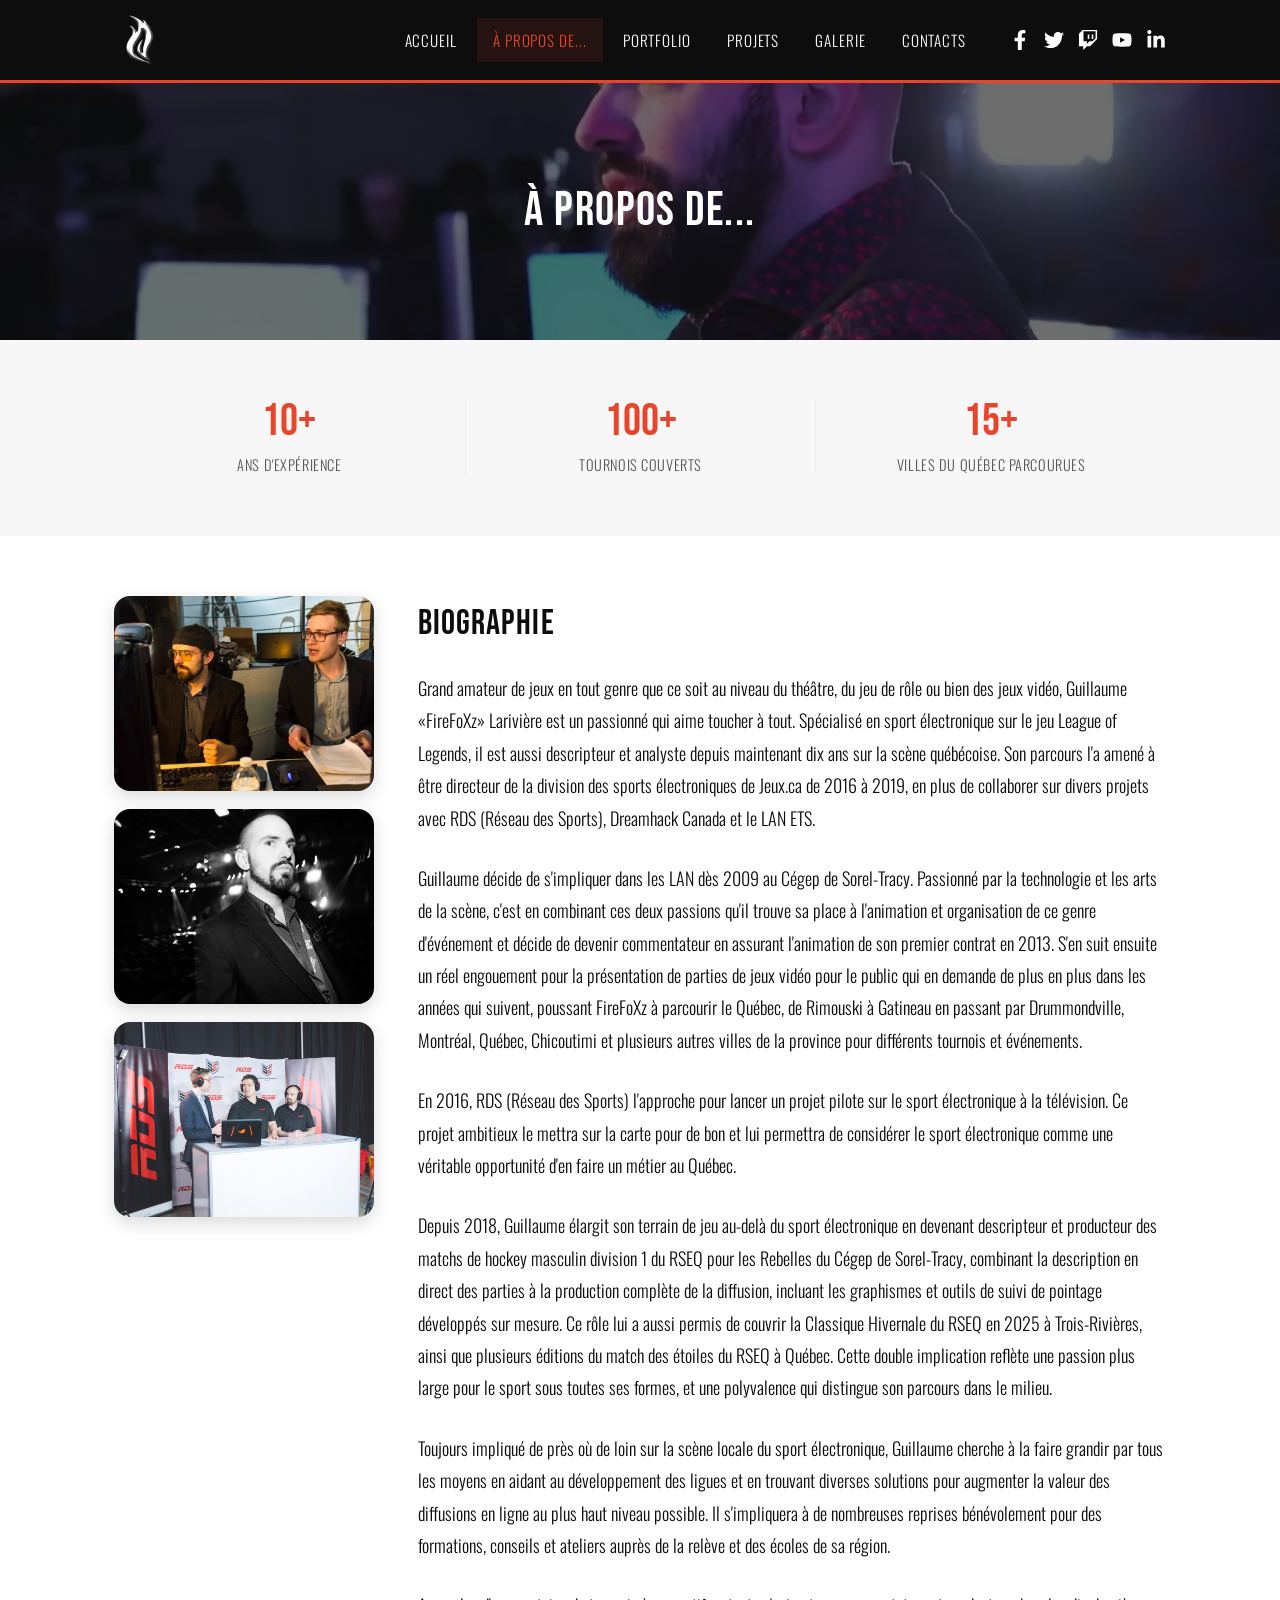
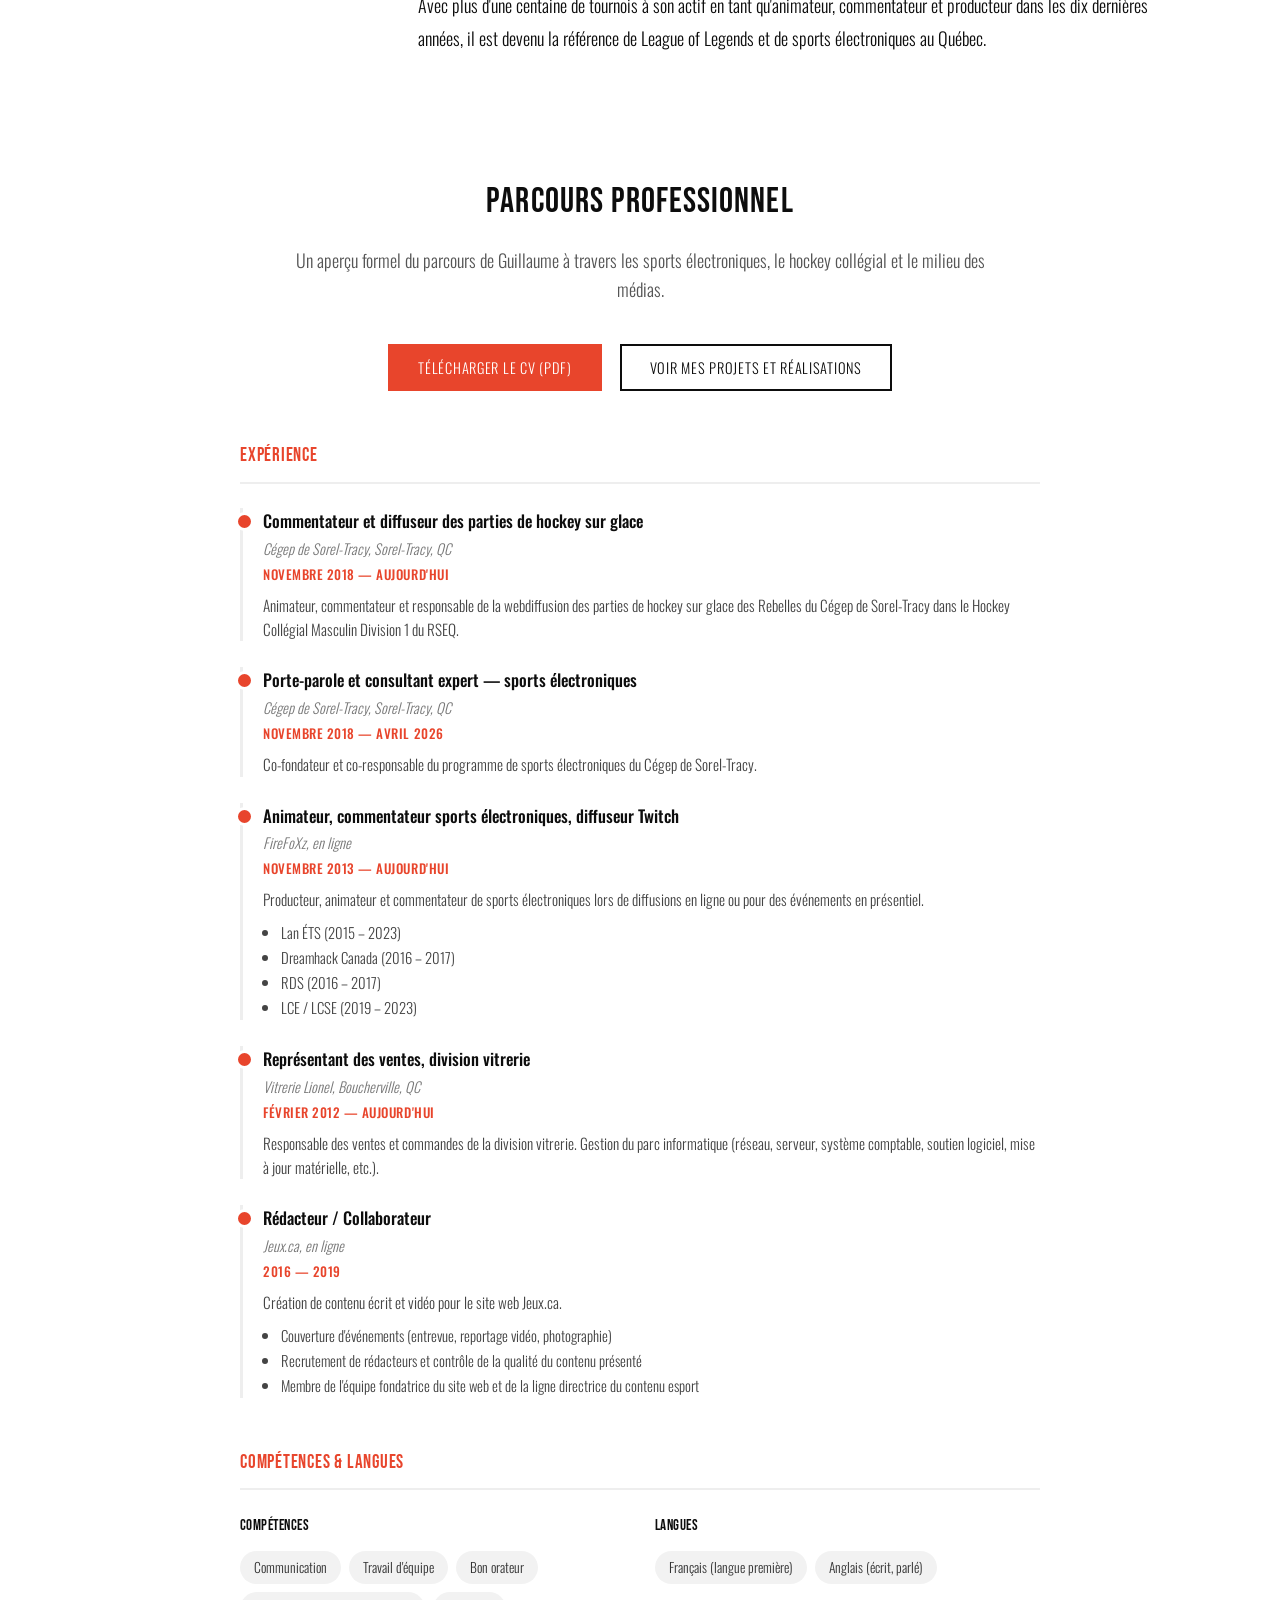
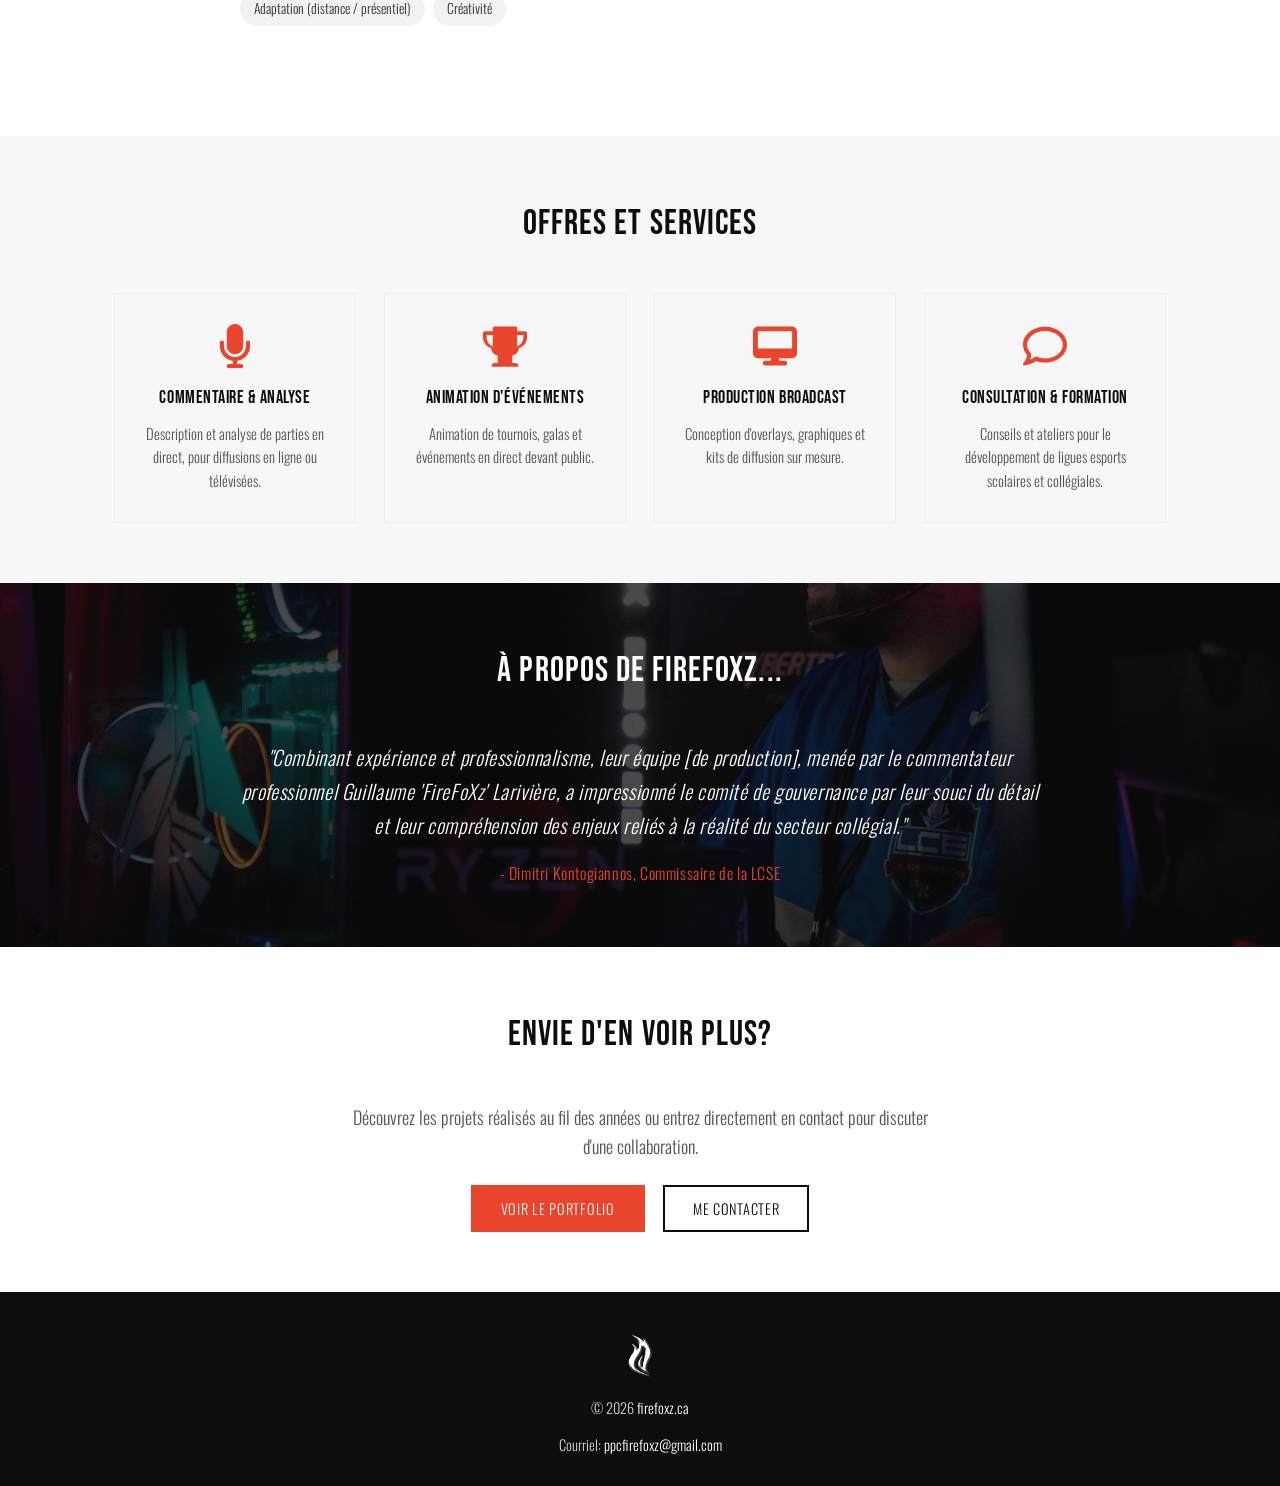
==== a-propos.html @ 7c54e079 "Add files via upload" ====
<!DOCTYPE html>
<html lang="fr">
<head>
<meta charset="UTF-8">
<meta name="viewport" content="width=device-width, initial-scale=1">
<title>FireFoXz - À propos de FireFoXz</title>
<meta name="description" content="Biographie de Guillaume «FireFoXz» Larivière, commentateur et producteur de sports électroniques.">
<link rel="icon" href="images/logo.png">
<link rel="stylesheet" href="css/style.css">
</head>
<body>

<header class="site-header">
  <div class="container">
    <a class="logo" href="index.html"><img src="images/logo.png" alt="FireFoXz"></a>
    <button class="hamburger-btn" id="hamburger-btn" aria-label="Menu" aria-expanded="false">
      <span></span><span></span><span></span>
    </button>
    <div class="header-nav-group" id="header-nav-group">
      <nav class="main-nav">
        <ul>
          <li><a href="index.html">Accueil</a></li>
          <li><a href="a-propos.html" class="active">À propos de...</a></li>
          <li><a href="portfolio.html">Portfolio</a></li>
          <li><a href="projets.html">Projets</a></li>
          <li><a href="galerie.html">Galerie</a></li>
          <li><a href="contact.html">Contacts</a></li>
        </ul>
      </nav>
      <div class="header-social">
        <a href="https://www.facebook.com/FireFoXz" target="_blank" rel="noopener" aria-label="Facebook">
          <svg viewBox="0 0 320 512"><path d="M279.14 288l14.22-92.66h-88.91v-60.13c0-25.35 12.42-50.06 52.24-50.06h40.42V6.26S260.43 0 225.36 0c-73.22 0-121.08 44.38-121.08 124.72v70.62H22.89V288h81.39v224h100.17V288z"/></svg>
        </a>
        <a href="https://twitter.com/firefoxz09" target="_blank" rel="noopener" aria-label="Twitter">
          <svg viewBox="0 0 512 512"><path d="M459.4 151.7c.3 4.5.3 9.1.3 13.6 0 138.7-105.6 298.6-298.6 298.6-59.5 0-114.7-17.2-161.1-47.1 8.4 1 16.6 1.3 25.3 1.3 49.1 0 94.2-16.6 130.3-44.8-46.1-1-84.8-31.2-98.1-72.8 6.5 1 13 1.6 19.8 1.6 9.4 0 18.8-1.3 27.6-3.6-48.1-9.7-84.1-52-84.1-103v-1.3c14 7.8 30.2 12.7 47.4 13.3-28.3-18.8-46.8-51-46.8-87.4 0-19.5 5.2-37.4 14.3-53 51.7 63.7 129.3 105.3 216.4 109.8-1.6-7.8-2.6-15.9-2.6-24 0-57.8 46.8-104.9 104.9-104.9 30.2 0 57.5 12.7 76.7 33.1 23.7-4.5 46.5-13.3 66.6-25.3-7.8 24.4-24.4 44.8-46.1 57.8 21.1-2.3 41.6-8.1 60.4-16.2-14.3 20.8-32.2 39.3-52.6 54.3z"/></svg>
        </a>
        <a href="https://www.twitch.tv/firefoxz" target="_blank" rel="noopener" aria-label="Twitch">
          <svg viewBox="0 0 512 512"><path d="M391.17 233.34H352.1V115.19h39.07m-102.68 118.15h-39.07V115.19h39.07M120.83 0L24.31 96.53v318.95h109.7V512l96.53-96.53h77.22L487.69 233.5V0m-39.07 213.83l-77.22 77.22h-77.22l-67.6 67.6v-67.6h-86v-260h309.85z"/></svg>
        </a>
        <a href="https://www.youtube.com/channel/UCemagqxzx14eBoCXz4G3X2g" target="_blank" rel="noopener" aria-label="YouTube">
          <svg viewBox="0 0 576 512"><path d="M549.7 124.1c-6.3-23.7-24.8-42.3-48.3-48.6C458.8 64 288 64 288 64S117.2 64 74.6 75.5c-23.5 6.3-42 24.9-48.3 48.6-11.4 42.9-11.4 132.3-11.4 132.3s0 89.4 11.4 132.3c6.3 23.7 24.8 41.5 48.3 47.8C117.2 448 288 448 288 448s170.8 0 213.4-11.5c23.5-6.3 42-24.2 48.3-47.8 11.4-42.9 11.4-132.3 11.4-132.3s0-89.4-11.4-132.3zm-317.5 213.5V175.2l142.7 81.2-142.7 81.2z"/></svg>
        </a>
        <a href="https://www.linkedin.com/in/guillaumelariviere/" target="_blank" rel="noopener" aria-label="LinkedIn">
          <svg viewBox="0 0 448 512"><path d="M100.28 448H7.4V148.9h92.88zm-46.44-340a53.72 53.72 0 1 1 53.72-53.71 53.72 53.72 0 0 1-53.72 53.71zM447.9 448h-92.68V302.4c0-34.7-.7-79.3-48.3-79.3-48.3 0-55.7 37.7-55.7 76.7V448h-92.8V148.9h89.1v40.8h1.3c12.4-23.5 42.7-48.3 87.9-48.3 94 0 111.3 61.9 111.3 142.3z"/></svg>
        </a>
      </div>
    </div>
  </div>
</header>

<div class="page-header has-bg" style="background-image:url('images/hero/a-propos.png');">
  <div class="container">
    <h1>À propos de...</h1>
  </div>
</div>

<section class="fade-in-section alt">
  <div class="container">
    <div class="stats-strip">
      <div class="stat">
        <div class="stat-number">10+</div>
        <div class="stat-label">Ans d'expérience</div>
      </div>
      <div class="stat">
        <div class="stat-number">100+</div>
        <div class="stat-label">Tournois couverts</div>
      </div>
      <div class="stat">
        <div class="stat-number">15+</div>
        <div class="stat-label">Villes du Québec parcourues</div>
      </div>
    </div>
  </div>
</section>

<section class="fade-in-section">
  <div class="container">
    <div class="bio-layout">
      <div class="bio-photos">
        <img src="images/apropos/photo-a.jpg" alt="Guillaume FireFoXz Larivière">
        <img src="images/apropos/photo-b.jpg" alt="Guillaume FireFoXz Larivière">
        <img src="images/apropos/photo-c.jpg" alt="Guillaume FireFoXz Larivière">
      </div>
      <div class="bio-text">
        <h2>Biographie</h2>
        <p>Grand amateur de jeux en tout genre que ce soit au niveau du théâtre, du jeu de rôle ou bien des jeux vidéo, Guillaume «FireFoXz» Larivière est un passionné qui aime toucher à tout. Spécialisé en sport électronique sur le jeu League of Legends, il est aussi descripteur et analyste depuis maintenant dix ans sur la scène québécoise. Son parcours l'a amené à être directeur de la division des sports électroniques de Jeux.ca de 2016 à 2019, en plus de collaborer sur divers projets avec RDS (Réseau des Sports), Dreamhack Canada et le LAN ETS.</p>

        <p>Guillaume décide de s'impliquer dans les LAN dès 2009 au Cégep de Sorel-Tracy. Passionné par la technologie et les arts de la scène, c'est en combinant ces deux passions qu'il trouve sa place à l'animation et organisation de ce genre d'événement et décide de devenir commentateur en assurant l'animation de son premier contrat en 2013. S'en suit ensuite un réel engouement pour la présentation de parties de jeux vidéo pour le public qui en demande de plus en plus dans les années qui suivent, poussant FireFoXz à parcourir le Québec, de Rimouski à Gatineau en passant par Drummondville, Montréal, Québec, Chicoutimi et plusieurs autres villes de la province pour différents tournois et événements.</p>

        <p>En 2016, RDS (Réseau des Sports) l'approche pour lancer un projet pilote sur le sport électronique à la télévision. Ce projet ambitieux le mettra sur la carte pour de bon et lui permettra de considérer le sport électronique comme une véritable opportunité d'en faire un métier au Québec.</p>

        <p>Depuis 2018, Guillaume élargit son terrain de jeu au-delà du sport électronique en devenant descripteur et producteur des matchs de hockey masculin division 1 du RSEQ pour les Rebelles du Cégep de Sorel-Tracy, combinant la description en direct des parties à la production complète de la diffusion, incluant les graphismes et outils de suivi de pointage développés sur mesure. Ce rôle lui a aussi permis de couvrir la Classique Hivernale du RSEQ en 2025 à Trois-Rivières, ainsi que plusieurs éditions du match des étoiles du RSEQ à Québec. Cette double implication reflète une passion plus large pour le sport sous toutes ses formes, et une polyvalence qui distingue son parcours dans le milieu.</p>

        <p>Toujours impliqué de près où de loin sur la scène locale du sport électronique, Guillaume cherche à la faire grandir par tous les moyens en aidant au développement des ligues et en trouvant diverses solutions pour augmenter la valeur des diffusions en ligne au plus haut niveau possible. Il s'impliquera à de nombreuses reprises bénévolement pour des formations, conseils et ateliers auprès de la relève et des écoles de sa région.</p>

        <p>Avec plus d'une centaine de tournois à son actif en tant qu'animateur, commentateur et producteur dans les dix dernières années, il est devenu la référence de League of Legends et de sports électroniques au Québec.</p>
      </div>
    </div>
  </div>
</section>

<section class="fade-in-section">
  <div class="container">
    <h2 style="text-align:center;margin-bottom:16px;">Parcours professionnel</h2>
    <p class="cv-intro">Un aperçu formel du parcours de Guillaume à travers les sports électroniques, le hockey collégial et le milieu des médias.</p>

    <div class="cv-download-row">
      <a class="btn" href="cv-guillaume-lariviere.pdf" target="_blank" rel="noopener" download>Télécharger le CV (PDF)</a>
      <a class="btn-outline" href="projets.html">Voir mes projets et réalisations</a>
    </div>

    <div class="cv-block">
      <h3>Expérience</h3>

      <div class="cv-entry">
        <div class="cv-entry-title">Commentateur et diffuseur des parties de hockey sur glace</div>
        <div class="cv-entry-org">Cégep de Sorel-Tracy, Sorel-Tracy, QC</div>
        <div class="cv-entry-dates">Novembre 2018 — Aujourd'hui</div>
        <div class="cv-entry-desc">Animateur, commentateur et responsable de la webdiffusion des parties de hockey sur glace des Rebelles du Cégep de Sorel-Tracy dans le Hockey Collégial Masculin Division 1 du RSEQ.</div>
      </div>

      <div class="cv-entry">
        <div class="cv-entry-title">Porte-parole et consultant expert — sports électroniques</div>
        <div class="cv-entry-org">Cégep de Sorel-Tracy, Sorel-Tracy, QC</div>
        <div class="cv-entry-dates">Novembre 2018 — Avril 2026</div>
        <div class="cv-entry-desc">Co-fondateur et co-responsable du programme de sports électroniques du Cégep de Sorel-Tracy.</div>
      </div>

      <div class="cv-entry">
        <div class="cv-entry-title">Animateur, commentateur sports électroniques, diffuseur Twitch</div>
        <div class="cv-entry-org">FireFoXz, en ligne</div>
        <div class="cv-entry-dates">Novembre 2013 — Aujourd'hui</div>
        <div class="cv-entry-desc">Producteur, animateur et commentateur de sports électroniques lors de diffusions en ligne ou pour des événements en présentiel.</div>
        <ul class="cv-entry-bullets">
          <li>Lan ÉTS (2015 – 2023)</li>
          <li>Dreamhack Canada (2016 – 2017)</li>
          <li>RDS (2016 – 2017)</li>
          <li>LCE / LCSE (2019 – 2023)</li>
        </ul>
      </div>

      <div class="cv-entry">
        <div class="cv-entry-title">Représentant des ventes, division vitrerie</div>
        <div class="cv-entry-org">Vitrerie Lionel, Boucherville, QC</div>
        <div class="cv-entry-dates">Février 2012 — Aujourd'hui</div>
        <div class="cv-entry-desc">Responsable des ventes et commandes de la division vitrerie. Gestion du parc informatique (réseau, serveur, système comptable, soutien logiciel, mise à jour matérielle, etc.).</div>
      </div>

      <div class="cv-entry">
        <div class="cv-entry-title">Rédacteur / Collaborateur</div>
        <div class="cv-entry-org">Jeux.ca, en ligne</div>
        <div class="cv-entry-dates">2016 — 2019</div>
        <div class="cv-entry-desc">Création de contenu écrit et vidéo pour le site web Jeux.ca.</div>
        <ul class="cv-entry-bullets">
          <li>Couverture d'événements (entrevue, reportage vidéo, photographie)</li>
          <li>Recrutement de rédacteurs et contrôle de la qualité du contenu présenté</li>
          <li>Membre de l'équipe fondatrice du site web et de la ligne directrice du contenu esport</li>
        </ul>
      </div>
    </div>

    <div class="cv-block">
      <h3>Compétences &amp; langues</h3>
      <div class="cv-skills-langs">
        <div class="cv-tag-group">
          <h4>Compétences</h4>
          <div class="cv-tags">
            <span class="cv-tag">Communication</span>
            <span class="cv-tag">Travail d'équipe</span>
            <span class="cv-tag">Bon orateur</span>
            <span class="cv-tag">Adaptation (distance / présentiel)</span>
            <span class="cv-tag">Créativité</span>
          </div>
        </div>
        <div class="cv-tag-group">
          <h4>Langues</h4>
          <div class="cv-tags">
            <span class="cv-tag">Français (langue première)</span>
            <span class="cv-tag">Anglais (écrit, parlé)</span>
          </div>
        </div>
      </div>
    </div>
  </div>
</section>

<section class="fade-in-section alt">
  <div class="container">
    <h2 style="text-align:center;margin-bottom:40px;">Offres et services</h2>
    <div class="services-grid">
      <div class="service-card">
        <div class="service-icon">
          <svg viewBox="0 0 384 512"><path d="M192 0C139 0 96 43 96 96V256c0 53 43 96 96 96s96-43 96-96V96c0-53-43-96-96-96zM64 216c0-13.3-10.7-24-24-24s-24 10.7-24 24v40c0 89.1 66.2 162.7 152 174.4V464H120c-13.3 0-24 10.7-24 24s10.7 24 24 24h72 72c13.3 0 24-10.7 24-24s-10.7-24-24-24H216V430.4c85.8-11.7 152-85.3 152-174.4V216c0-13.3-10.7-24-24-24s-24 10.7-24 24v40c0 70.7-57.3 128-128 128s-128-57.3-128-128V216z"/></svg>
        </div>
        <h3>Commentaire &amp; analyse</h3>
        <p>Description et analyse de parties en direct, pour diffusions en ligne ou télévisées.</p>
      </div>
      <div class="service-card">
        <div class="service-icon">
          <svg viewBox="0 0 576 512"><path d="M552 64H448V24c0-13.3-10.7-24-24-24H152c-13.3 0-24 10.7-24 24v40H24C10.7 64 0 74.7 0 88v56c0 66.6 44.9 122.7 106 139.8C112.9 340.7 148.1 372.9 192 384v96h-40c-22.1 0-40 17.9-40 40 0 4.4 3.6 8 8 8h336c4.4 0 8-3.6 8-8 0-22.1-17.9-40-40-40h-40v-96c43.9-11.1 79.1-43.3 86-100.2 61.1-17.1 106-73.2 106-139.8V88c0-13.3-10.7-24-24-24zM48 144V112h80v128c0 7.6.5 15 1.4 22.3C90.7 246.5 48 200.5 48 144zm480 0c0 56.5-42.7 102.5-81.4 118.3.9-7.3 1.4-14.7 1.4-22.3V112h80v32z"/></svg>
        </div>
        <h3>Animation d'événements</h3>
        <p>Animation de tournois, galas et événements en direct devant public.</p>
      </div>
      <div class="service-card">
        <div class="service-icon">
          <svg viewBox="0 0 576 512"><path d="M64 0C28.7 0 0 28.7 0 64V352c0 35.3 28.7 64 64 64H240l-10.7 32H160c-17.7 0-32 14.3-32 32s14.3 32 32 32H416c17.7 0 32-14.3 32-32s-14.3-32-32-32H346.7L336 416H512c35.3 0 64-28.7 64-64V64c0-35.3-28.7-64-64-64H64zM512 64V288H64V64H512z"/></svg>
        </div>
        <h3>Production broadcast</h3>
        <p>Conception d'overlays, graphiques et kits de diffusion sur mesure.</p>
      </div>
      <div class="service-card">
        <div class="service-icon">
          <svg viewBox="0 0 512 512"><path d="M123.6 391.3c12.9-9.4 29.6-11.8 44.6-6.4c26.5 9.6 56.2 15.1 87.8 15.1c124.7 0 208-80.5 208-160s-83.3-160-208-160S48 160.5 48 240c0 32 12.4 62.8 35.7 89.2c8.6 9.7 12.8 22.5 11.8 35.5c-1.4 18.1-5.7 34.7-11.3 49.4c17-7.9 31.1-16.7 39.4-22.7zM21.2 431.9c1.8-2.7 3.5-5.4 5.1-8.1c10-16.6 19.5-38.4 21.4-62.9C17.7 326.8 0 285.1 0 240C0 125.1 114.6 32 256 32s256 93.1 256 208s-114.6 208-256 208c-37.1 0-72.3-6.4-104.1-17.9c-11.9 8.7-31.3 20.6-54.3 30.6c-15.1 6.5-32.3 12.3-50.1 15.9c-.8 .2-1.6 .3-2.4 .5c-4.4 .8-8.7 1.5-13.2 1.9c-.2 0-.5 .1-.7 .1c-5.1 .5-10.2 .8-15.3 .8c-6.5 0-12.3-3.9-14.8-9.9c-2.5-6-1.1-12.8 3.4-17.4c4.1-4.2 7.8-8.7 11.3-13.5c1.7-2.3 3.3-4.6 4.8-6.9c.1-.2 .2-.3 .3-.5z"/></svg>
        </div>
        <h3>Consultation &amp; formation</h3>
        <p>Conseils et ateliers pour le développement de ligues esports scolaires et collégiales.</p>
      </div>
    </div>
  </div>
</section>

<section class="fade-in-section dark" style="background-image:url('images/hero/apropos-quote.jpg');background-size:cover;background-position:center;position:relative;">
  <div style="position:absolute;inset:0;background:rgba(13,13,13,0.75);"></div>
  <div class="container" style="position:relative;z-index:1;">
    <div class="quote-block">
      <h2>À propos de FireFoXz...</h2>
      <h4>
        "Combinant expérience et professionnalisme, leur équipe [de production], menée par le commentateur professionnel Guillaume 'FireFoXz' Larivière, a impressionné le comité de gouvernance par leur souci du détail et leur compréhension des enjeux reliés à la réalité du secteur collégial."
        <span class="source">- Dimitri Kontogiannos, Commissaire de la LCSE</span>
      </h4>
    </div>
  </div>
</section>

<section class="fade-in-section bio-cta">
  <div class="container">
    <h2>Envie d'en voir plus?</h2>
    <p style="max-width:600px;margin:0 auto;color:#555;">Découvrez les projets réalisés au fil des années ou entrez directement en contact pour discuter d'une collaboration.</p>
    <div class="btn-row">
      <a class="btn" href="portfolio.html">Voir le portfolio</a>
      <a class="btn-outline" href="contact.html">Me contacter</a>
    </div>
  </div>
</section>

<footer class="site-footer">
  <div class="container">
    <a class="logo" href="index.html"><img src="images/logo.png" alt="FireFoXz"></a>
    <p>© 2026 <a href="index.html">firefoxz.ca</a></p>
    <p style="margin-top:14px;">Courriel: <a href="mailto:ppcfirefoxz@gmail.com">ppcfirefoxz@gmail.com</a></p>
  </div>
</footer>

<script src="js/animations.js"></script>
</body>
</html>
---- css/style.css ----
@import url('https://fonts.googleapis.com/css2?family=Oswald:wght@300;400;500;600;700&family=Bebas+Neue&display=swap');

:root {
  --black: #0d0d0d;
  --dark: #171717;
  --white: #ffffff;
  --gray: #a0a0a0;
  --gray-light: #d1d1d1;
  --accent: #e8452c;
  --accent-dark: #b8331f;
  --max-width: 1100px;
}

* {
  box-sizing: border-box;
  margin: 0;
  padding: 0;
}

html {
  scroll-behavior: smooth;
}

body {
  font-family: 'Oswald', Arial, sans-serif;
  font-weight: 300;
  font-size: 18px;
  background: var(--white);
  color: var(--black);
  line-height: 1.6;
}

img {
  max-width: 100%;
  display: block;
}

a {
  color: inherit;
  text-decoration: none;
}

h1, h2, h3, h4 {
  font-family: 'Bebas Neue', 'Oswald', sans-serif;
  letter-spacing: 0.03em;
  font-weight: 400;
}

h1 { font-size: 3.2rem; }
h2 { font-size: 2.2rem; }
h3 { font-size: 1.5rem; }

.container {
  max-width: var(--max-width);
  margin: 0 auto;
  padding: 0 24px;
}

/* ---------- Header / Nav ---------- */
.site-header {
  background: var(--black);
  border-bottom: 3px solid var(--accent);
  position: sticky;
  top: 0;
  z-index: 100;
}

.site-header .container {
  display: flex;
  align-items: center;
  justify-content: space-between;
  padding-top: 12px;
  padding-bottom: 12px;
  flex-wrap: wrap;
  gap: 20px;
}

.header-nav-group {
  display: flex;
  align-items: center;
  gap: 28px;
  flex-wrap: wrap;
}

.header-social {
  display: flex;
  gap: 14px;
}

.header-social a {
  color: var(--white);
  transition: color 0.2s;
}

.header-social a:hover {
  color: var(--accent);
}

.header-social svg {
  width: 20px;
  height: 20px;
  fill: currentColor;
}

.logo img {
  height: 56px;
  width: auto;
}

.hamburger-btn {
  display: none;
  background: none;
  border: none;
  cursor: pointer;
  padding: 8px;
  width: 40px;
  height: 40px;
  flex-direction: column;
  justify-content: center;
  align-items: center;
  gap: 5px;
  z-index: 200;
}

.hamburger-btn span {
  display: block;
  width: 24px;
  height: 2px;
  background: var(--white);
  transition: transform 0.25s ease, opacity 0.25s ease;
}

.hamburger-btn.open span:nth-child(1) {
  transform: translateY(7px) rotate(45deg);
}

.hamburger-btn.open span:nth-child(2) {
  opacity: 0;
}

.hamburger-btn.open span:nth-child(3) {
  transform: translateY(-7px) rotate(-45deg);
}

.main-nav ul {
  list-style: none;
  display: flex;
  gap: 4px;
  flex-wrap: wrap;
}

.main-nav a {
  display: block;
  color: var(--white);
  padding: 10px 16px;
  font-size: 0.95rem;
  text-transform: uppercase;
  letter-spacing: 0.06em;
  transition: color 0.2s, background 0.2s;
  border-radius: 2px;
}

.main-nav a:hover,
.main-nav a.active {
  color: var(--accent);
  background: rgba(232, 69, 44, 0.1);
}

/* ---------- Hero ---------- */
.site-header.transparent {
  background: rgba(13,13,13,0.5);
  backdrop-filter: blur(3px);
  border-bottom-color: rgba(232,69,44,0.7);
}

.site-header.transparent ~ .hero.has-bg {
  margin-top: -97px;
  padding-top: 187px;
}

.hero {
  background: var(--black);
  color: var(--white);
  padding: 70px 0 60px;
  text-align: left;
  position: relative;
}

.hero.has-bg {
  background-size: cover;
  background-position: center center;
  background-repeat: no-repeat;
  padding: 170px 0 90px;
  text-align: left;
}

.hero.has-bg::before {
  content: "";
  position: absolute;
  inset: 0;
  background: linear-gradient(90deg, rgba(13,13,13,0.92) 0%, rgba(13,13,13,0.55) 45%, rgba(13,13,13,0.15) 100%);
}

.hero.has-bg .container {
  position: relative;
  z-index: 1;
}

.hero h1 {
  font-size: 4.5rem;
  color: var(--white);
  line-height: 1;
}

.hero .subtitle {
  color: var(--accent);
  font-size: 1.3rem;
  margin-top: 8px;
  text-transform: uppercase;
  letter-spacing: 0.05em;
}

.hero .tagline {
  max-width: 560px;
  margin: 22px 0 0;
  color: var(--gray-light);
  font-size: 1.1rem;
}

.hero .cta {
  display: inline-block;
  margin-top: 28px;
  border: 2px solid var(--accent);
  color: var(--white);
  padding: 12px 32px;
  text-transform: uppercase;
  letter-spacing: 0.06em;
  font-size: 0.95rem;
  transition: background 0.2s, color 0.2s;
}

.social-row {
  display: flex;
  justify-content: flex-start;
  gap: 18px;
  margin-top: 26px;
}

.site-header .social-row {
  margin-top: 0;
}

.social-row a {
  color: var(--white);
  transition: color 0.2s;
}

.social-row a:hover {
  color: var(--accent);
}

.social-row svg {
  width: 24px;
  height: 24px;
  fill: currentColor;
}

/* ---------- Page header (for inner pages) ---------- */
.page-header {
  background: var(--black);
  color: var(--white);
  padding: 50px 0;
  text-align: center;
  position: relative;
}

.page-header.has-bg {
  background-size: cover;
  background-position: center center;
  background-repeat: no-repeat;
  padding: 90px 0;
}

.page-header.has-bg::before {
  content: "";
  position: absolute;
  inset: 0;
  background: rgba(13,13,13,0.6);
}

.page-header.has-bg .container {
  position: relative;
  z-index: 1;
}

.page-header h1 {
  color: var(--white);
  font-size: 3rem;
}

/* ---------- Sections ---------- */
section {
  padding: 60px 0;
}

section.alt {
  background: #f7f7f7;
}

section.dark {
  background: var(--black);
  color: var(--white);
}

section h2 {
  text-align: center;
  margin-bottom: 40px;
}

section.dark h2 {
  color: var(--white);
}

/* ---------- Twitch / Bienvenue split layout ---------- */
.welcome-layout {
  display: flex;
  gap: 50px;
  align-items: center;
  flex-wrap: wrap;
}

.welcome-layout .text {
  flex: 1 1 340px;
}

.welcome-layout .text h2 {
  text-align: left;
}

.welcome-layout .text p {
  margin-bottom: 14px;
}

.welcome-layout .social-row {
  justify-content: flex-start;
  margin-top: 20px;
}

.welcome-layout .social-row a {
  color: var(--black);
}

.welcome-layout .social-row a:hover {
  color: var(--accent);
}

.twitch-embed-wrap {
  flex: 1 1 420px;
  max-width: 480px;
  position: relative;
  aspect-ratio: 16/9;
  background: #000;
  border: 1px solid #eee;
}

.twitch-embed-wrap iframe {
  position: absolute;
  inset: 0;
  width: 100%;
  height: 100%;
}

@media (max-width: 800px) {
  .twitch-embed-wrap {
    max-width: 100%;
    width: 100%;
  }
}

/* ---------- Project cards (Accueil) ---------- */
.projects-grid {
  display: grid;
  grid-template-columns: repeat(auto-fit, minmax(260px, 1fr));
  gap: 32px;
}

.project-card {
  text-align: center;
}

.project-card img {
  width: 100%;
  aspect-ratio: 16/10;
  object-fit: contain;
  background: #f0f0f0;
  margin-bottom: 16px;
  border: 1px solid #eee;
}

.project-card h3 {
  margin-bottom: 8px;
}

.project-card p {
  color: #555;
  font-size: 0.95rem;
}

/* ---------- Galerie preview block ---------- */
.gallery-preview {
  display: flex;
  gap: 60px;
  align-items: center;
  flex-wrap: wrap;
}

.gallery-preview .text {
  flex: 1 1 320px;
}

.gallery-preview .text h2 {
  text-align: left;
}

.photo-stack {
  flex: 0 0 260px;
  width: 260px;
  height: 260px;
  position: relative;
}

.photo-stack img {
  position: absolute;
  width: 190px;
  height: 190px;
  object-fit: cover;
  border: 6px solid var(--white);
  box-shadow: 0 8px 20px rgba(0,0,0,0.18);
  transition: transform 0.3s ease, box-shadow 0.3s ease;
}

.photo-stack img:nth-child(1) {
  top: 0;
  left: 0;
  transform: rotate(-7deg);
  z-index: 1;
}

.photo-stack img:nth-child(2) {
  top: 10px;
  left: 60px;
  transform: rotate(5deg);
  z-index: 2;
}

.photo-stack img:nth-child(3) {
  top: 60px;
  left: 20px;
  transform: rotate(-3deg);
  z-index: 3;
}

.photo-stack img:nth-child(4) {
  top: 68px;
  left: 78px;
  transform: rotate(8deg);
  z-index: 4;
}

.photo-stack:hover img {
  transform: rotate(0deg) scale(1.04);
  box-shadow: 0 12px 28px rgba(0,0,0,0.25);
}

@media (max-width: 700px) {
  .photo-stack {
    width: 220px;
    height: 220px;
    margin: 0 auto;
  }
  .photo-stack img {
    width: 150px;
    height: 150px;
  }
  .photo-stack img:nth-child(2) { left: 55px; }
  .photo-stack img:nth-child(3) { top: 50px; left: 15px; }
  .photo-stack img:nth-child(4) { top: 56px; left: 65px; }
}

.btn {
  display: inline-block;
  position: relative;
  overflow: hidden;
  z-index: 1;
  background: var(--accent);
  border: 2px solid var(--accent);
  color: var(--white);
  padding: 10px 28px;
  text-transform: uppercase;
  letter-spacing: 0.05em;
  font-size: 0.9rem;
  margin-top: 16px;
  transition: color 0.3s ease;
}

.btn::before {
  content: "";
  position: absolute;
  inset: 0;
  background: var(--accent-dark);
  transform: scaleX(0);
  transform-origin: left;
  transition: transform 0.35s ease;
  z-index: -1;
}

.btn:hover::before {
  transform: scaleX(1);
}

/* ---------- Quote block ---------- */
.quote-block {
  text-align: center;
  max-width: 800px;
  margin: 0 auto;
}

.quote-block h4 {
  font-family: 'Oswald', sans-serif;
  font-weight: 300;
  font-style: italic;
  font-size: 1.25rem;
  line-height: 1.7;
}

.quote-block .source {
  display: block;
  margin-top: 18px;
  color: var(--accent);
  font-style: normal;
  font-size: 1rem;
}

/* ---------- Footer ---------- */
.site-footer {
  background: var(--black);
  color: var(--white);
  padding: 40px 0 30px;
  text-align: center;
}

.site-footer .logo img {
  height: 48px;
  margin: 0 auto 16px;
}

.site-footer .social-row {
  margin-top: 4px;
  margin-bottom: 20px;
}

.site-footer p {
  color: var(--gray-light);
  font-size: 0.9rem;
}

.site-footer a {
  color: var(--white);
}

.site-footer a:hover {
  color: var(--accent);
}

/* ---------- About page ---------- */
.bio-layout {
  display: flex;
  gap: 44px;
  align-items: flex-start;
}

.bio-photos {
  flex: 0 0 260px;
  display: flex;
  flex-direction: column;
  gap: 18px;
  position: sticky;
  top: 90px;
}

.bio-photos img {
  width: 100%;
  aspect-ratio: 4/3;
  object-fit: cover;
  border-radius: 16px;
  box-shadow: 0 6px 18px rgba(0,0,0,0.15);
}

.bio-text {
  flex: 1;
  min-width: 0;
}

.bio-text h2 {
  text-align: left;
  margin-bottom: 20px;
}

.bio-text p {
  margin-bottom: 28px;
  line-height: 1.8;
}

.bio-text p:last-child {
  margin-bottom: 0;
}

.bio {
  max-width: 800px;
  margin: 0 auto;
}

.bio p {
  margin-bottom: 28px;
}

@media (max-width: 800px) {
  .bio-layout {
    flex-direction: column;
  }
  .bio-photos {
    flex-direction: column;
    position: static;
    width: 100%;
    max-width: 320px;
    margin: 0 auto;
  }
  .bio-photos img {
    aspect-ratio: 16/10;
  }
}

/* ---------- Stats strip ---------- */
.stats-strip {
  display: flex;
  justify-content: center;
  flex-wrap: wrap;
  gap: 0;
  text-align: center;
}

.stats-strip .stat {
  flex: 1 1 200px;
  padding: 0 24px;
  border-left: 1px solid #eee;
}

.stats-strip .stat:first-child {
  border-left: none;
}

.stats-strip .stat-number {
  font-family: 'Bebas Neue', sans-serif;
  font-size: 2.8rem;
  color: var(--accent);
  line-height: 1;
}

.stats-strip .stat-label {
  color: #555;
  font-size: 0.9rem;
  margin-top: 8px;
  text-transform: uppercase;
  letter-spacing: 0.04em;
}

@media (max-width: 700px) {
  .stats-strip .stat {
    border-left: none;
    border-top: 1px solid #eee;
    padding: 20px 12px 0;
  }
  .stats-strip .stat:first-child {
    border-top: none;
  }
}

/* ---------- Services grid ---------- */
.services-grid {
  display: grid;
  grid-template-columns: repeat(auto-fit, minmax(220px, 1fr));
  gap: 28px;
}

.service-card {
  text-align: center;
  padding: 30px 20px;
  border: 1px solid #eee;
}

.service-card .service-icon {
  width: 44px;
  height: 44px;
  margin: 0 auto 16px;
  color: var(--accent);
}

.service-card .service-icon svg {
  width: 100%;
  height: 100%;
  fill: currentColor;
}

.service-card h3 {
  font-size: 1.1rem;
  margin-bottom: 10px;
}

.service-card p {
  color: #555;
  font-size: 0.92rem;
}

/* ---------- Bio CTA ---------- */
.bio-cta {
  text-align: center;
}

.bio-cta .btn-row {
  display: flex;
  justify-content: center;
  align-items: center;
  gap: 18px;
  margin-top: 24px;
  flex-wrap: wrap;
}

.bio-cta .btn-row .btn {
  margin-top: 0;
}

.btn-outline {
  display: inline-block;
  position: relative;
  overflow: hidden;
  z-index: 1;
  border: 2px solid var(--black);
  color: var(--black);
  padding: 10px 28px;
  text-transform: uppercase;
  letter-spacing: 0.05em;
  font-size: 0.9rem;
  transition: color 0.3s ease;
}

.btn-outline::before {
  content: "";
  position: absolute;
  inset: 0;
  background: var(--black);
  transform: scaleX(0);
  transform-origin: left;
  transition: transform 0.35s ease;
  z-index: -1;
}

.btn-outline:hover::before {
  transform: scaleX(1);
}

.btn-outline:hover {
  color: var(--white);
}

/* ---------- CV section (About page) ---------- */
.cv-intro {
  text-align: center;
  max-width: 700px;
  margin: 0 auto 40px;
  color: #555;
}

.cv-download-row {
  display: flex;
  justify-content: center;
  align-items: center;
  gap: 18px;
  margin: 24px 0 50px;
  flex-wrap: wrap;
}

.cv-download-row .btn,
.cv-download-row .btn-outline {
  margin-top: 0;
}

.cv-block {
  max-width: 800px;
  margin: 0 auto 50px;
}

.cv-block h3 {
  color: var(--accent);
  font-size: 1.2rem;
  margin-bottom: 24px;
  text-transform: uppercase;
  letter-spacing: 0.04em;
  border-bottom: 2px solid #eee;
  padding-bottom: 10px;
}

.cv-entry {
  margin-bottom: 26px;
  padding-left: 20px;
  border-left: 3px solid #eee;
  position: relative;
}

.cv-entry::before {
  content: "";
  position: absolute;
  left: -8px;
  top: 4px;
  width: 13px;
  height: 13px;
  border-radius: 50%;
  background: var(--accent);
  border: 3px solid var(--white);
}

.cv-entry:last-child {
  margin-bottom: 0;
}

.cv-entry-title {
  font-weight: 500;
  font-size: 1.05rem;
  color: var(--black);
  margin-bottom: 2px;
}

.cv-entry-org {
  font-style: italic;
  color: #777;
  font-size: 0.9rem;
  margin-bottom: 4px;
}

.cv-entry-dates {
  color: var(--accent);
  font-size: 0.82rem;
  text-transform: uppercase;
  letter-spacing: 0.04em;
  font-weight: 500;
  margin-bottom: 8px;
}

.cv-entry-desc {
  color: #444;
  font-size: 0.95rem;
  line-height: 1.6;
}

.cv-entry-bullets {
  margin: 8px 0 0;
  padding-left: 18px;
  color: #444;
  font-size: 0.92rem;
  line-height: 1.7;
}

.cv-skills-langs {
  display: grid;
  grid-template-columns: 1fr 1fr;
  gap: 30px;
}

.cv-tag-group h4 {
  font-size: 0.95rem;
  color: var(--black);
  margin-bottom: 12px;
}

.cv-tags {
  display: flex;
  flex-wrap: wrap;
  gap: 8px;
}

.cv-tag {
  background: #f2f2f2;
  color: #333;
  padding: 6px 14px;
  border-radius: 20px;
  font-size: 0.85rem;
}

@media (max-width: 700px) {
  .cv-skills-langs {
    grid-template-columns: 1fr;
    gap: 24px;
  }
}

/* ---------- Projects page (timeline) ---------- */
.timeline {
  max-width: 800px;
  margin: 0 auto;
}

.timeline-item {
  display: flex;
  gap: 28px;
  padding: 24px 0;
  border-bottom: 1px solid #eee;
  align-items: center;
}

.timeline-item .years {
  flex: 0 0 130px;
  font-family: 'Bebas Neue', sans-serif;
  font-size: 1.3rem;
  color: var(--accent);
}

.timeline-item .timeline-thumb {
  flex: 0 0 220px;
  width: 220px;
  height: 140px;
  object-fit: cover;
  background: #f0f0f0;
  border-radius: 12px;
  box-shadow: 0 4px 14px rgba(0,0,0,0.12);
}

.timeline-item .timeline-text {
  flex: 1;
}

.current-projects {
  display: grid;
  grid-template-columns: repeat(auto-fit, minmax(280px, 1fr));
  gap: 28px;
  margin-bottom: 60px;
}

.current-project-card {
  border: 1px solid #eee;
  padding: 24px;
}

.current-project-card h3 {
  margin-bottom: 12px;
}

.current-project-card p {
  color: #555;
  margin-bottom: 16px;
}

.games-list {
  display: grid;
  grid-template-columns: repeat(auto-fit, minmax(220px, 1fr));
  gap: 32px;
  max-width: 900px;
  margin: 0 auto;
}

.games-list h4 {
  color: var(--accent);
  margin-bottom: 12px;
  font-size: 1.1rem;
}

.games-list ul {
  list-style: none;
}

.games-list li {
  padding: 4px 0;
  color: #444;
}

/* ---------- Gallery grid ---------- */
.photo-grid {
  display: grid;
  grid-template-columns: repeat(auto-fill, minmax(260px, 1fr));
  gap: 14px;
}

.photo-grid figure {
  position: relative;
  cursor: pointer;
  overflow: hidden;
  aspect-ratio: 4/3;
  background: #eee;
}

.photo-grid img {
  width: 100%;
  height: 100%;
  object-fit: cover;
  transition: transform 0.3s;
}

.photo-grid figure:hover img {
  transform: scale(1.06);
}

.photo-grid figcaption {
  position: absolute;
  bottom: 0;
  left: 0;
  right: 0;
  background: linear-gradient(transparent, rgba(0,0,0,0.85));
  color: var(--white);
  font-size: 0.8rem;
  padding: 24px 10px 8px;
  opacity: 0;
  transition: opacity 0.3s;
}

.photo-grid figure:hover figcaption {
  opacity: 1;
}

/* ---------- Lightbox ---------- */
.lightbox {
  display: none;
  position: fixed;
  inset: 0;
  background: rgba(0,0,0,0.94);
  z-index: 1000;
  align-items: center;
  justify-content: center;
  flex-direction: column;
  padding: 24px;
}

.lightbox.open {
  display: flex;
}

.lightbox img {
  max-width: 90vw;
  max-height: 78vh;
  object-fit: contain;
}

.lightbox .caption {
  color: var(--white);
  margin-top: 16px;
  text-align: center;
  font-size: 1rem;
  max-width: 700px;
}

.lightbox-close {
  position: absolute;
  top: 20px;
  right: 30px;
  color: var(--white);
  font-size: 2.2rem;
  cursor: pointer;
  line-height: 1;
  background: none;
  border: none;
}

.lightbox-nav {
  position: absolute;
  top: 50%;
  transform: translateY(-50%);
  background: none;
  border: none;
  color: var(--white);
  font-size: 3rem;
  cursor: pointer;
  padding: 10px 20px;
  opacity: 0.7;
  transition: opacity 0.2s;
}

.lightbox-nav:hover { opacity: 1; }
.lightbox-prev { left: 10px; }
.lightbox-next { right: 10px; }

/* ---------- Portfolio sections ---------- */
.portfolio-section {
  margin-bottom: 70px;
}

.portfolio-section h2 {
  text-align: left;
  border-left: 4px solid var(--accent);
  padding-left: 16px;
  margin-bottom: 6px;
}

.portfolio-section .kit-label {
  color: var(--gray);
  font-size: 0.95rem;
  margin-bottom: 24px;
  padding-left: 20px;
}

.portfolio-subsection {
  margin-bottom: 32px;
}

.portfolio-subsection h3 {
  margin-bottom: 14px;
  color: var(--accent-dark);
}

/* ---------- Portfolio kit cards ---------- */
.kit-grid {
  display: grid;
  grid-template-columns: repeat(auto-fill, minmax(280px, 1fr));
  gap: 28px;
}

.kit-card {
  cursor: pointer;
  border: 1px solid #eee;
  background: var(--white);
  transition: transform 0.2s, box-shadow 0.2s;
}

.kit-card:hover {
  transform: translateY(-4px);
  box-shadow: 0 10px 24px rgba(0,0,0,0.12);
}

.kit-card .kit-cover {
  width: 100%;
  aspect-ratio: 16/10;
  object-fit: cover;
  background: #f0f0f0;
}

.kit-card .kit-info {
  padding: 16px 18px 20px;
}

.kit-card h3 {
  font-size: 1.25rem;
  margin-bottom: 4px;
}

.kit-card .kit-years {
  color: var(--accent);
  font-size: 0.9rem;
  text-transform: uppercase;
  letter-spacing: 0.04em;
}

.kit-card .kit-count {
  color: var(--gray);
  font-size: 0.85rem;
  margin-top: 8px;
}

/* Detail view */
.kit-grid,
.kit-detail {
  transition: opacity 0.35s ease;
}

.kit-detail {
  display: none;
  opacity: 0;
}

.kit-detail.open {
  display: block;
  opacity: 0;
}

.kit-detail.open.visible {
  opacity: 1;
}

.kit-grid.hidden {
  display: none;
}

.kit-grid.fading {
  opacity: 0;
}

.kit-detail-back {
  display: inline-flex;
  align-items: center;
  gap: 8px;
  color: var(--accent);
  font-size: 0.95rem;
  text-transform: uppercase;
  letter-spacing: 0.05em;
  margin-bottom: 24px;
  cursor: pointer;
  background: none;
  border: none;
  padding: 0;
}

.kit-detail-back:hover {
  color: var(--accent-dark);
}

.kit-detail-header {
  margin-bottom: 30px;
}

.kit-detail-header h2 {
  text-align: left;
  border-left: 4px solid var(--accent);
  padding-left: 16px;
  margin-bottom: 4px;
}

.kit-detail-header .kit-years {
  color: var(--gray);
  padding-left: 20px;
  font-size: 0.95rem;
}

/* ---------- Contact ---------- */
.contact-box {
  max-width: 600px;
  margin: 0 auto;
  text-align: center;
}

.contact-email {
  display: inline-block;
  font-size: 1.6rem;
  margin-top: 20px;
  padding: 16px 36px;
  border: 2px solid var(--accent);
  transition: background 0.2s, color 0.2s;
}

.contact-email:hover {
  background: var(--accent);
  color: var(--white);
}

.contact-subjects {
  margin-top: 40px;
  color: #666;
  font-size: 0.95rem;
}

.contact-subjects ul {
  list-style: none;
  display: flex;
  gap: 10px;
  justify-content: center;
  flex-wrap: wrap;
  margin-top: 10px;
}

.contact-subjects li {
  border: 1px solid #ddd;
  padding: 6px 14px;
  border-radius: 20px;
  font-size: 0.85rem;
}

.contact-socials {
  margin-top: 50px;
  padding-top: 40px;
  border-top: 1px solid #eee;
}

.contact-socials p {
  color: #666;
  font-size: 0.95rem;
  margin-bottom: 20px;
}

.contact-socials-row {
  display: flex;
  justify-content: center;
  gap: 28px;
  flex-wrap: wrap;
}

.contact-socials-row a {
  display: flex;
  flex-direction: column;
  align-items: center;
  gap: 8px;
  color: var(--black);
  transition: color 0.2s, transform 0.2s;
}

.contact-socials-row a:hover {
  color: var(--accent);
  transform: translateY(-3px);
}

.contact-socials-row svg {
  width: 26px;
  height: 26px;
  fill: currentColor;
}

.contact-socials-row span {
  font-size: 0.8rem;
  text-transform: uppercase;
  letter-spacing: 0.04em;
}

.firehype {
  text-align: center;
  font-family: 'Bebas Neue', sans-serif;
  font-size: 1.4rem;
  color: var(--accent);
  padding: 30px 0 0;
}

/* ---------- Animations ---------- */

/* Scroll-triggered fade-in for sections */
.fade-in-section {
  opacity: 0;
  transform: translateY(24px);
  transition: opacity 0.7s ease-out, transform 0.7s ease-out;
}

.fade-in-section.visible {
  opacity: 1;
  transform: translateY(0);
}

/* Hero cascade entrance */
.hero-cascade {
  opacity: 0;
  transform: translateY(16px);
  animation: heroFadeUp 0.7s ease-out forwards;
}

.hero-cascade.delay-1 { animation-delay: 0.05s; }
.hero-cascade.delay-2 { animation-delay: 0.15s; }
.hero-cascade.delay-3 { animation-delay: 0.25s; }
.hero-cascade.delay-4 { animation-delay: 0.35s; }

@keyframes heroFadeUp {
  to {
    opacity: 1;
    transform: translateY(0);
  }
}

@media (prefers-reduced-motion: reduce) {
  .fade-in-section,
  .hero-cascade {
    opacity: 1 !important;
    transform: none !important;
    animation: none !important;
    transition: none !important;
  }
}

/* Project card hover lift */
.project-card {
  transition: transform 0.25s ease, box-shadow 0.25s ease;
  border-radius: 4px;
}

.project-card:hover {
  transform: translateY(-6px);
  box-shadow: 0 12px 26px rgba(0,0,0,0.12);
}

/* Social icon hover scale */
.header-social a,
.social-row a {
  display: inline-flex;
  transition: color 0.2s, transform 0.2s;
}

.header-social a:hover,
.social-row a:hover {
  transform: scale(1.15);
}

/* CTA button fill sweep */
.hero .cta {
  position: relative;
  overflow: hidden;
  z-index: 1;
  transition: color 0.3s ease;
}

.hero .cta::before {
  content: "";
  position: absolute;
  inset: 0;
  background: var(--accent);
  transform: scaleX(0);
  transform-origin: left;
  transition: transform 0.35s ease;
  z-index: -1;
}

.hero .cta:hover::before {
  transform: scaleX(1);
}

/* ---------- Responsive ---------- */
@media (max-width: 700px) {
  .hero h1 { font-size: 2.6rem; }
  h2 { font-size: 1.7rem; }
  .main-nav ul { justify-content: center; }
  .timeline-item { flex-direction: column; align-items: flex-start; gap: 14px; }
  .timeline-item .years { flex: none; }
  .timeline-item .timeline-thumb { width: 100%; flex: none; height: 200px; }

  /* Smaller logo on mobile */
  .logo img {
    height: 38px;
  }

  /* Hamburger button visible on mobile */
  .hamburger-btn {
    display: flex;
  }

  /* Collapse nav + social into a dropdown, hidden by default */
  .header-nav-group {
    display: none;
    position: absolute;
    top: 100%;
    left: 0;
    right: 0;
    background: var(--black);
    flex-direction: column;
    align-items: stretch;
    gap: 0;
    padding: 10px 0 20px;
    border-bottom: 3px solid var(--accent);
  }

  .header-nav-group.open {
    display: flex;
  }

  .site-header .container {
    position: relative;
  }

  .main-nav ul {
    flex-direction: column;
    gap: 0;
    width: 100%;
  }

  .main-nav a {
    padding: 14px 24px;
    font-size: 1rem;
  }

  .header-social {
    justify-content: center;
    padding: 16px 0 4px;
    gap: 24px;
  }

  /* Fix hero background gap and sizing on mobile */
  .site-header.transparent {
    position: relative;
  }

  .site-header.transparent ~ .hero.has-bg {
    margin-top: 0;
    padding-top: 60px;
    background-color: var(--black);
  }

  .hero.has-bg {
    background-color: var(--black);
    padding-top: 50px;
    padding-bottom: 50px;
  }
}
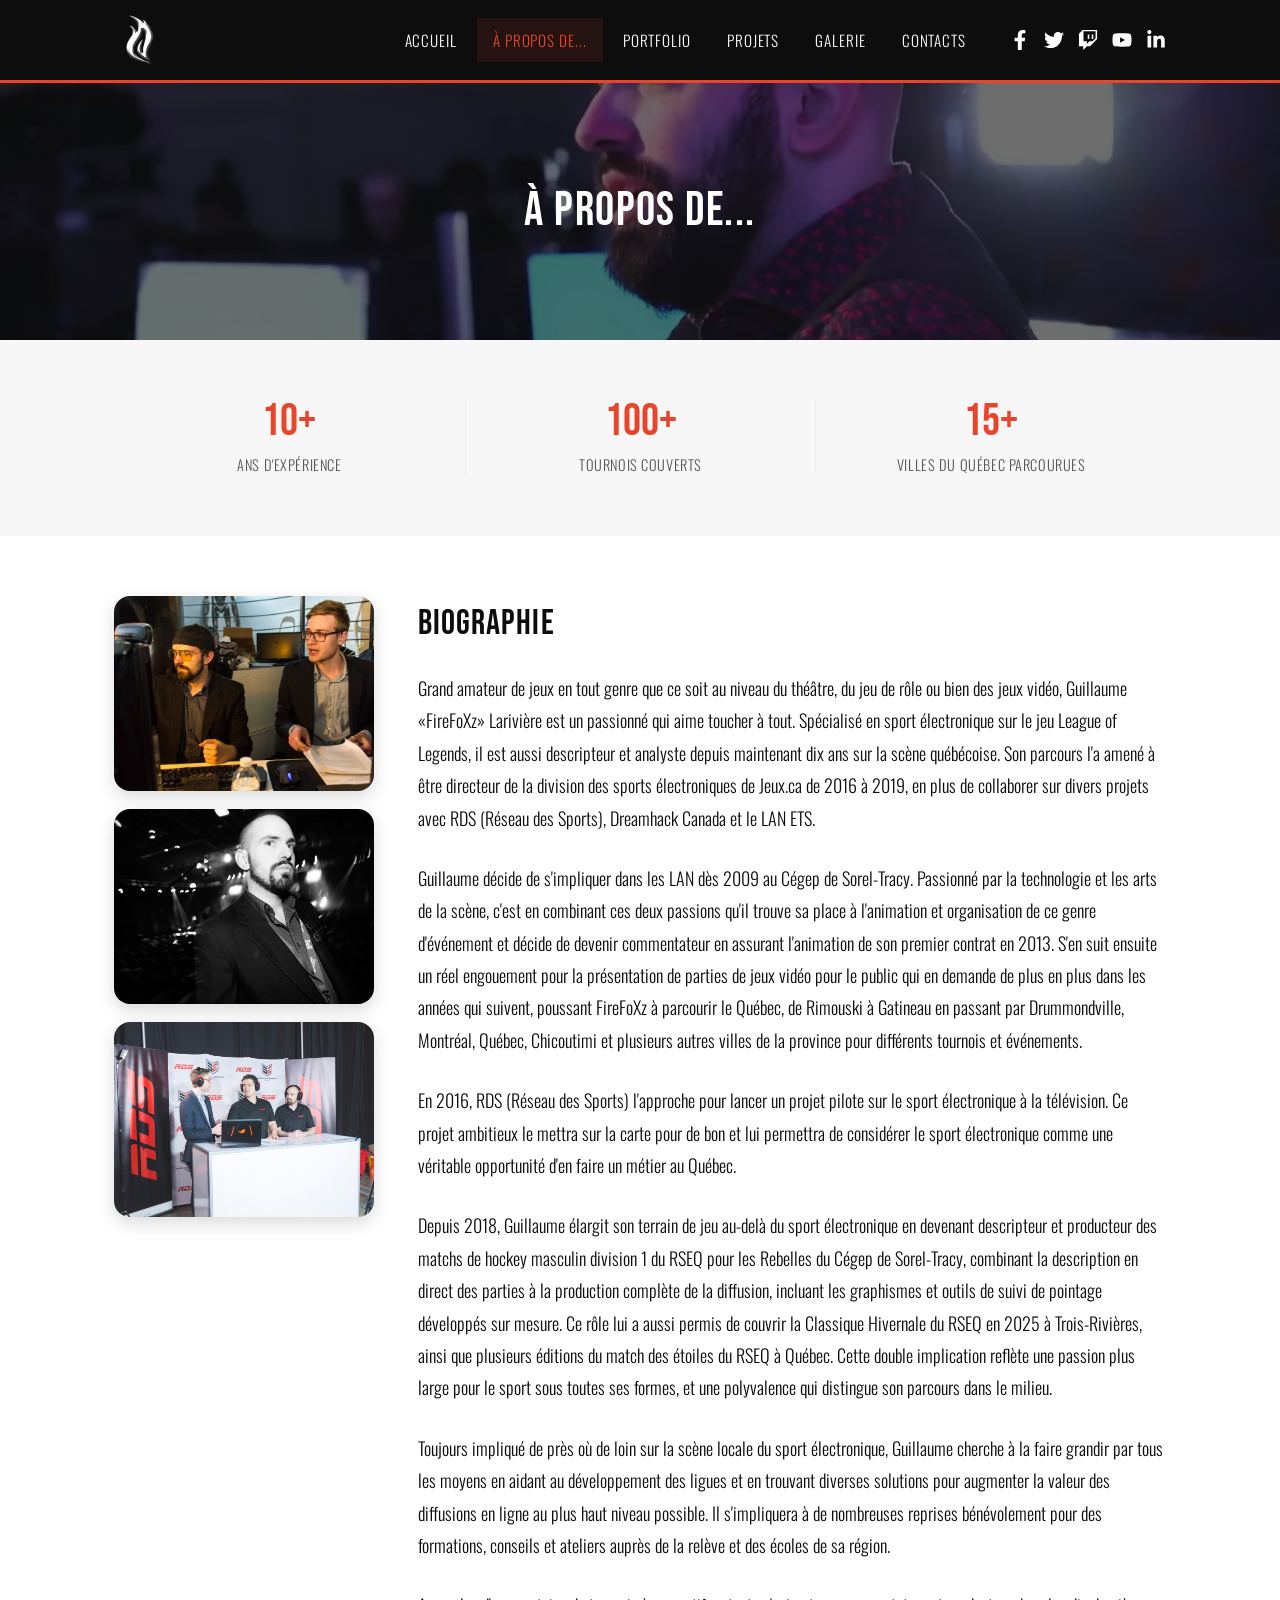
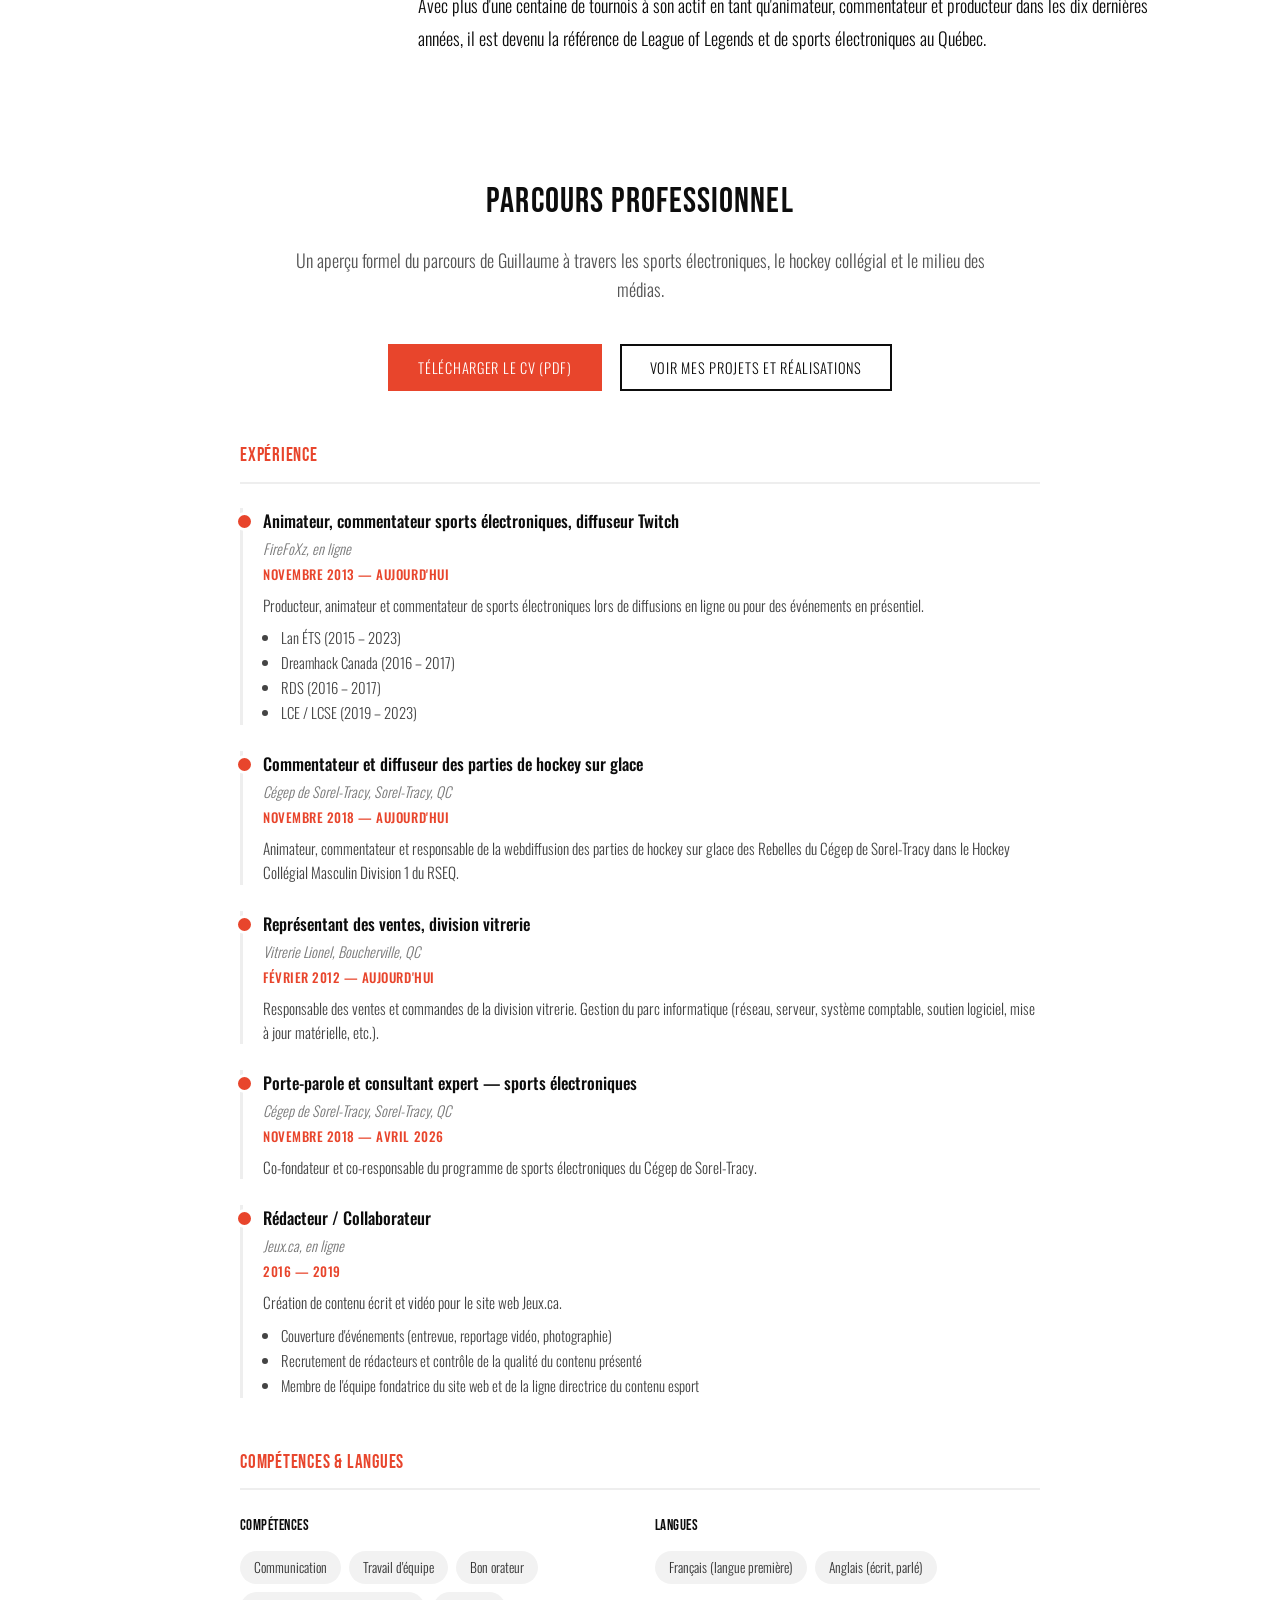
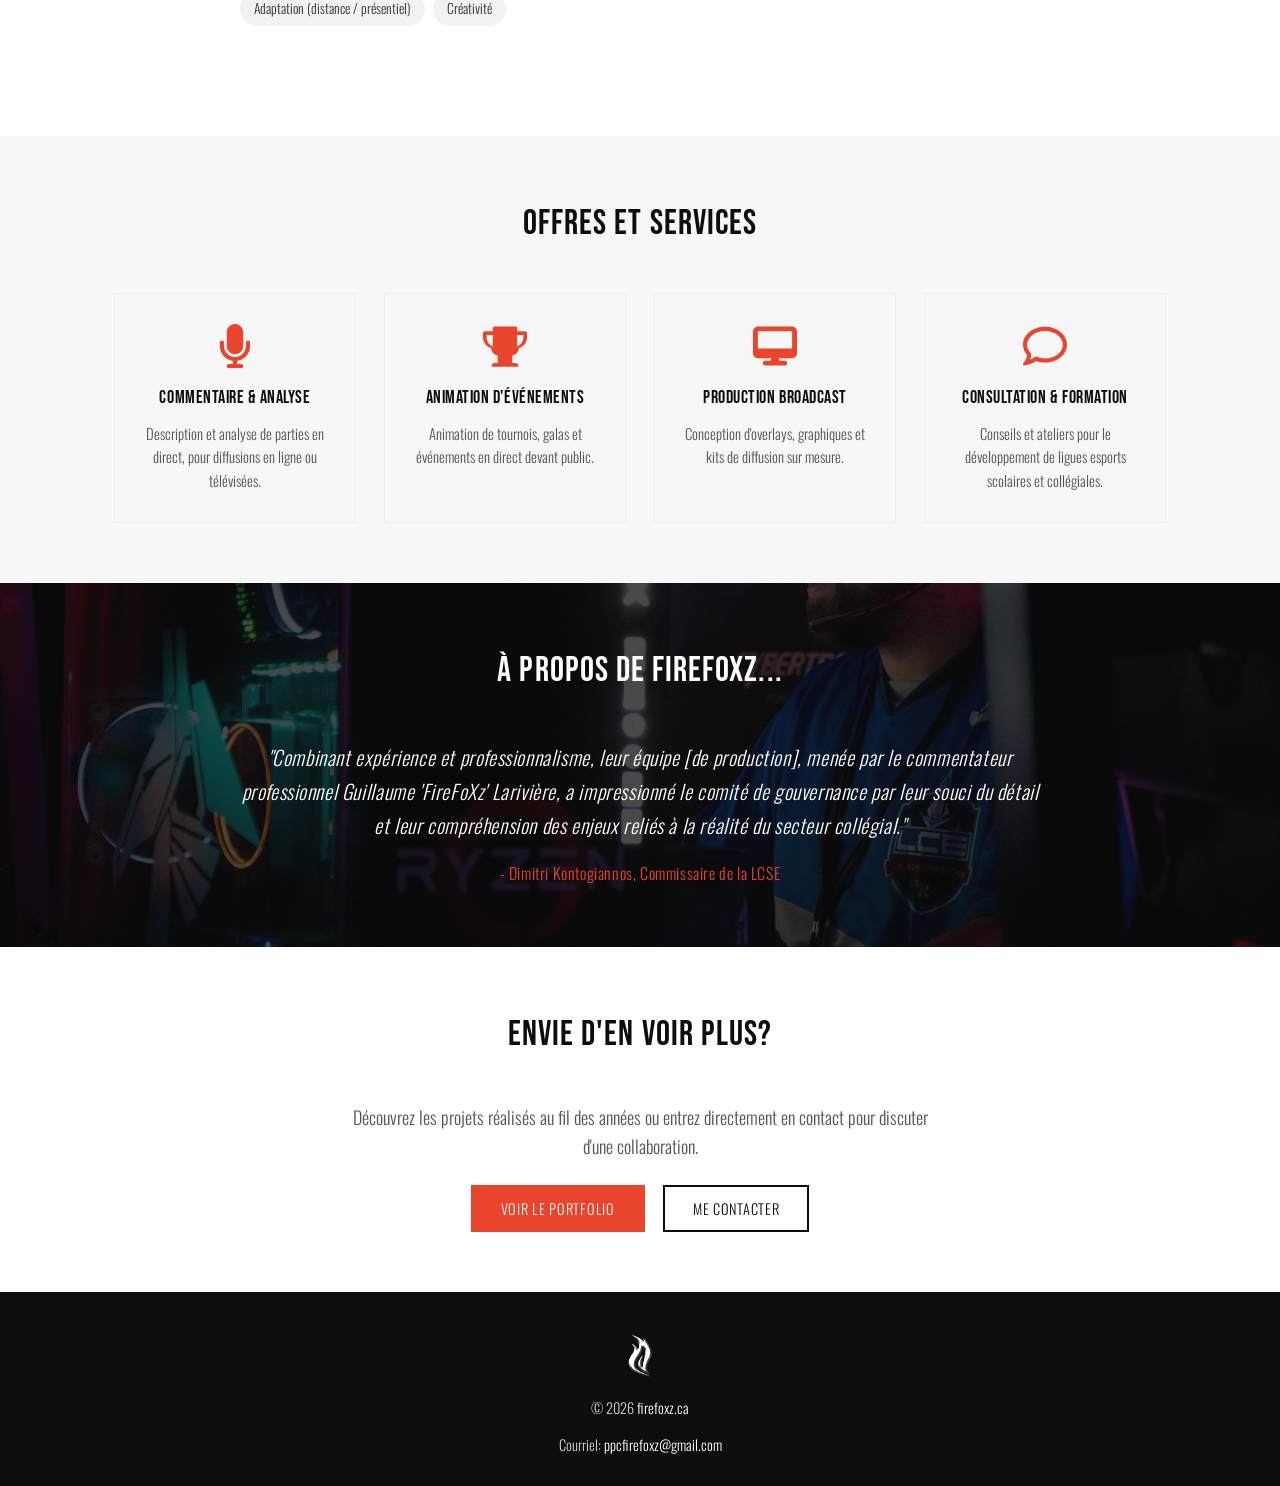
==== commit 74e2b015: "mise a jour CV mise a jour CV 10 aout" ====
--- a/a-propos.html
+++ b/a-propos.html
@@ -113,20 +113,6 @@
       <h3>Expérience</h3>
 
       <div class="cv-entry">
-        <div class="cv-entry-title">Commentateur et diffuseur des parties de hockey sur glace</div>
-        <div class="cv-entry-org">Cégep de Sorel-Tracy, Sorel-Tracy, QC</div>
-        <div class="cv-entry-dates">Novembre 2018 — Aujourd'hui</div>
-        <div class="cv-entry-desc">Animateur, commentateur et responsable de la webdiffusion des parties de hockey sur glace des Rebelles du Cégep de Sorel-Tracy dans le Hockey Collégial Masculin Division 1 du RSEQ.</div>
-      </div>
-
-      <div class="cv-entry">
-        <div class="cv-entry-title">Porte-parole et consultant expert — sports électroniques</div>
-        <div class="cv-entry-org">Cégep de Sorel-Tracy, Sorel-Tracy, QC</div>
-        <div class="cv-entry-dates">Novembre 2018 — Avril 2026</div>
-        <div class="cv-entry-desc">Co-fondateur et co-responsable du programme de sports électroniques du Cégep de Sorel-Tracy.</div>
-      </div>
-
-      <div class="cv-entry">
         <div class="cv-entry-title">Animateur, commentateur sports électroniques, diffuseur Twitch</div>
         <div class="cv-entry-org">FireFoXz, en ligne</div>
         <div class="cv-entry-dates">Novembre 2013 — Aujourd'hui</div>
@@ -140,10 +126,24 @@
       </div>
 
       <div class="cv-entry">
+        <div class="cv-entry-title">Commentateur et diffuseur des parties de hockey sur glace</div>
+        <div class="cv-entry-org">Cégep de Sorel-Tracy, Sorel-Tracy, QC</div>
+        <div class="cv-entry-dates">Novembre 2018 — Aujourd'hui</div>
+        <div class="cv-entry-desc">Animateur, commentateur et responsable de la webdiffusion des parties de hockey sur glace des Rebelles du Cégep de Sorel-Tracy dans le Hockey Collégial Masculin Division 1 du RSEQ.</div>
+      </div>
+
+      <div class="cv-entry">
         <div class="cv-entry-title">Représentant des ventes, division vitrerie</div>
         <div class="cv-entry-org">Vitrerie Lionel, Boucherville, QC</div>
         <div class="cv-entry-dates">Février 2012 — Aujourd'hui</div>
         <div class="cv-entry-desc">Responsable des ventes et commandes de la division vitrerie. Gestion du parc informatique (réseau, serveur, système comptable, soutien logiciel, mise à jour matérielle, etc.).</div>
+      </div>
+
+      <div class="cv-entry">
+        <div class="cv-entry-title">Porte-parole et consultant expert — sports électroniques</div>
+        <div class="cv-entry-org">Cégep de Sorel-Tracy, Sorel-Tracy, QC</div>
+        <div class="cv-entry-dates">Novembre 2018 — Avril 2026</div>
+        <div class="cv-entry-desc">Co-fondateur et co-responsable du programme de sports électroniques du Cégep de Sorel-Tracy.</div>
       </div>
 
       <div class="cv-entry">
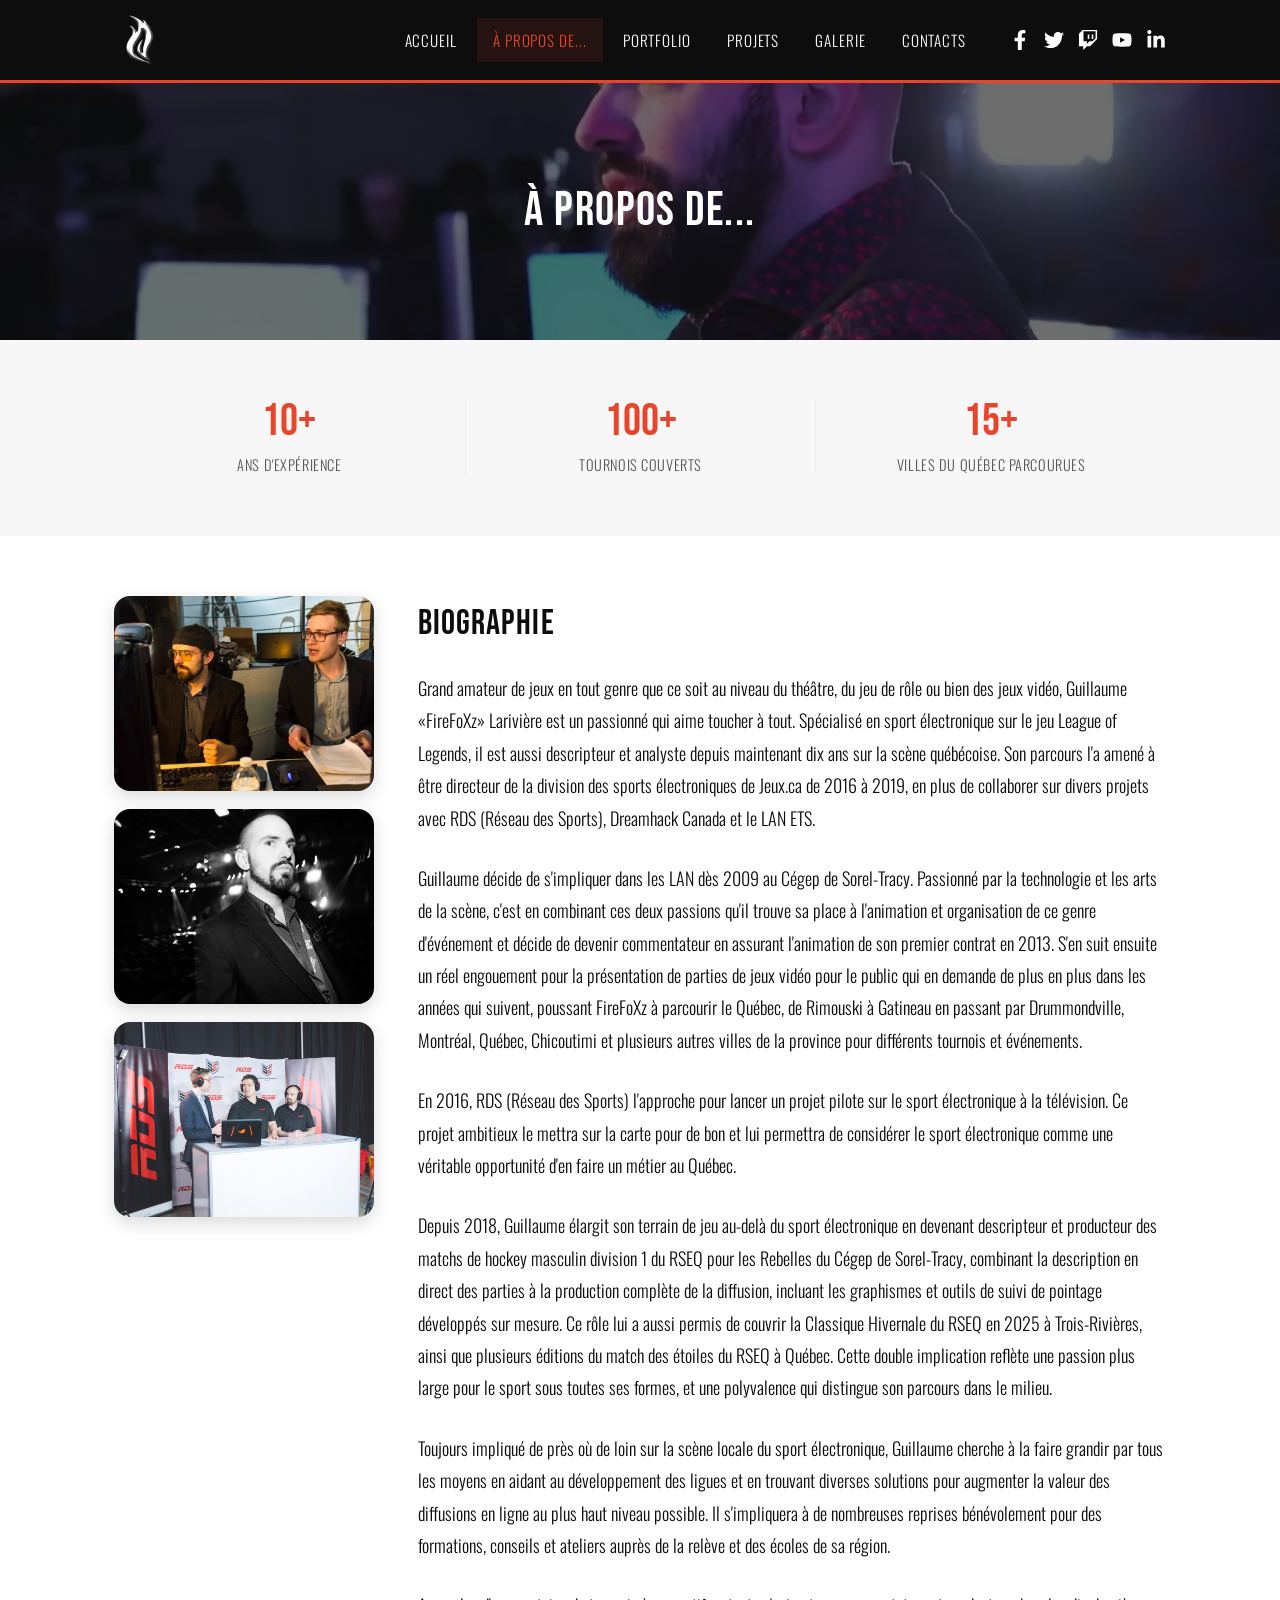
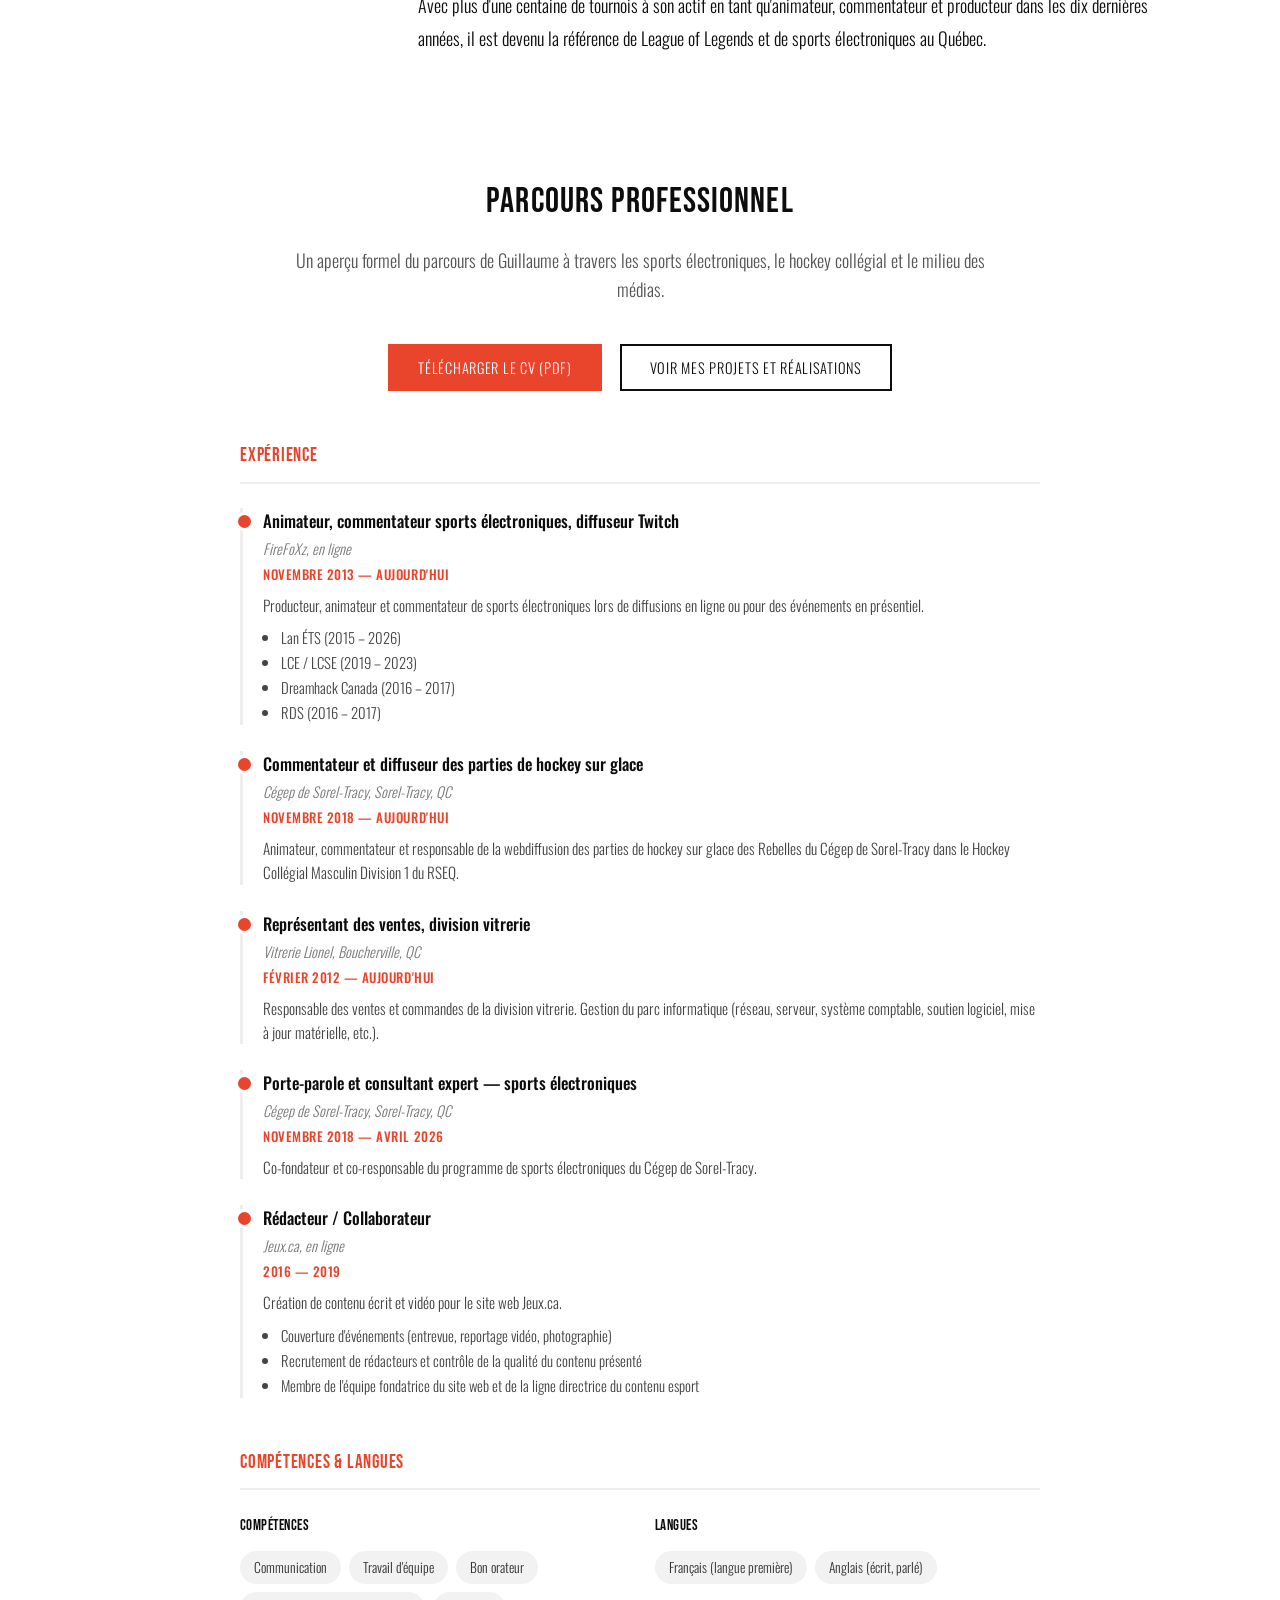
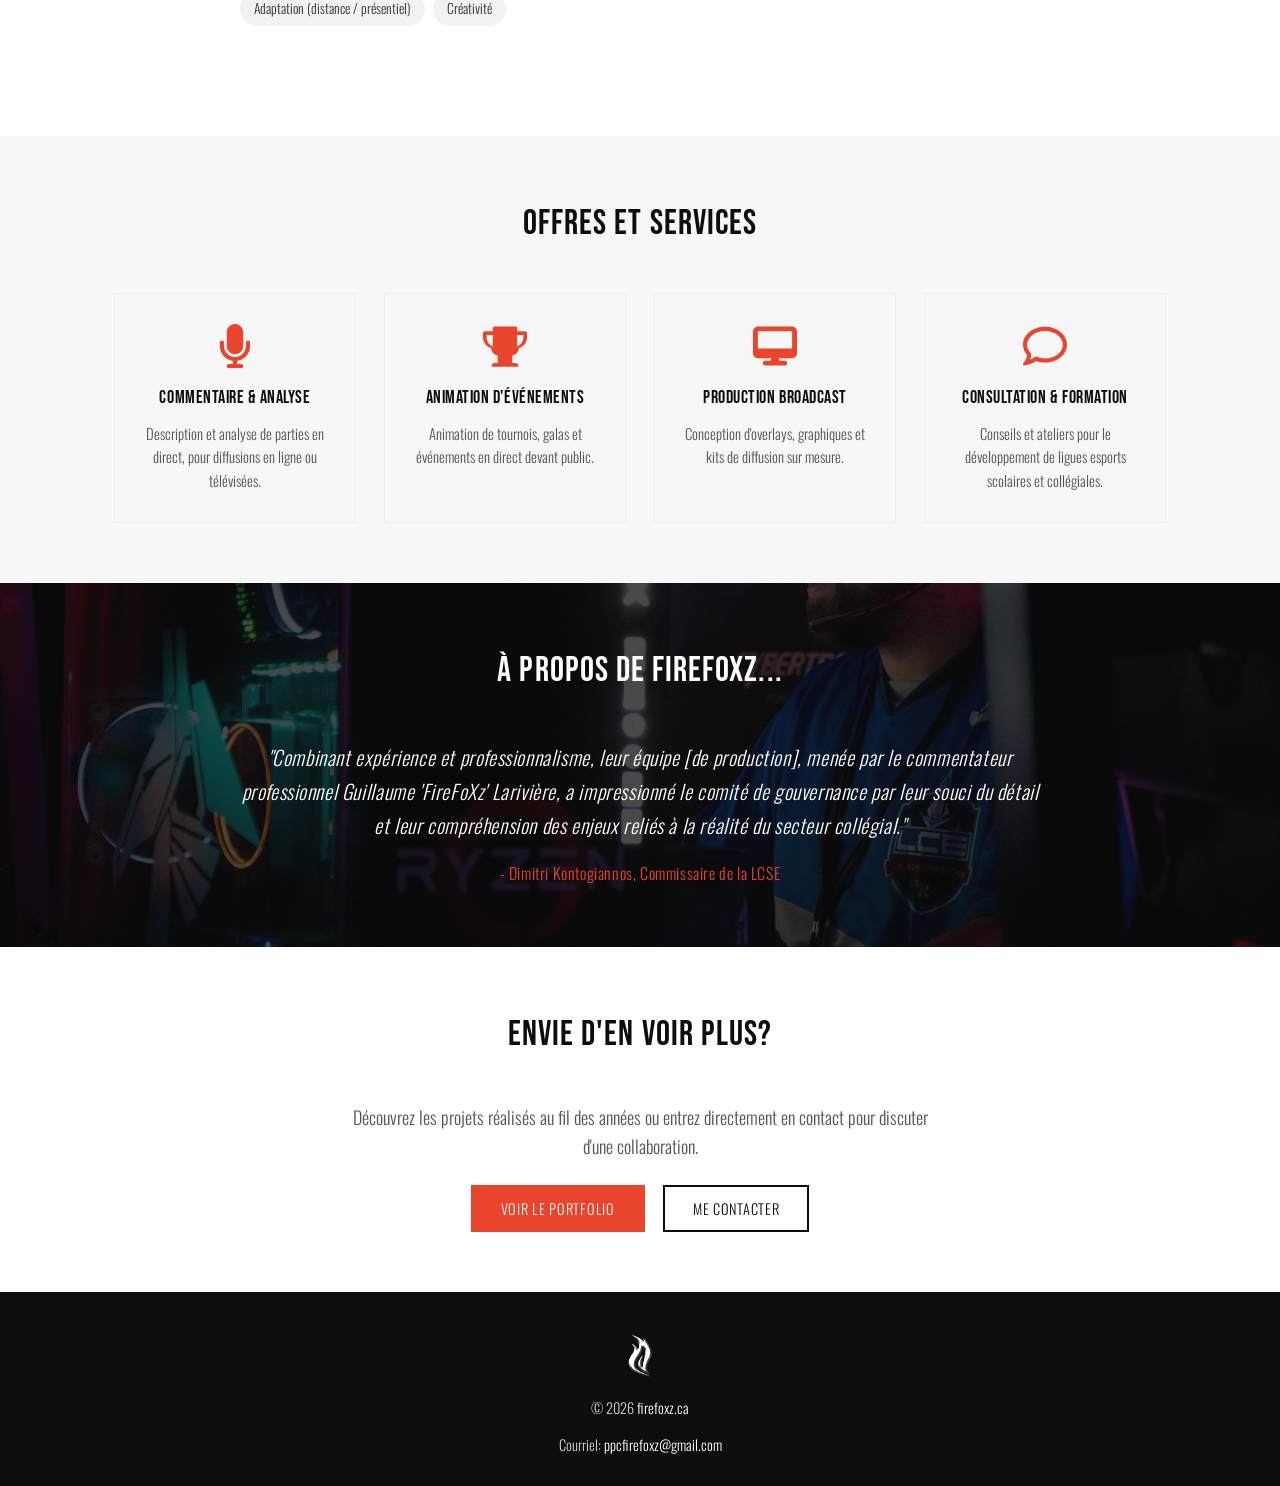
==== commit 63aeb49c: "Update a-propos.html updates des dates" ====
--- a/a-propos.html
+++ b/a-propos.html
@@ -118,10 +118,10 @@
         <div class="cv-entry-dates">Novembre 2013 — Aujourd'hui</div>
         <div class="cv-entry-desc">Producteur, animateur et commentateur de sports électroniques lors de diffusions en ligne ou pour des événements en présentiel.</div>
         <ul class="cv-entry-bullets">
-          <li>Lan ÉTS (2015 – 2023)</li>
+          <li>Lan ÉTS (2015 – 2026)</li>
+          <li>LCE / LCSE (2019 – 2023)</li>
           <li>Dreamhack Canada (2016 – 2017)</li>
           <li>RDS (2016 – 2017)</li>
-          <li>LCE / LCSE (2019 – 2023)</li>
         </ul>
       </div>
 
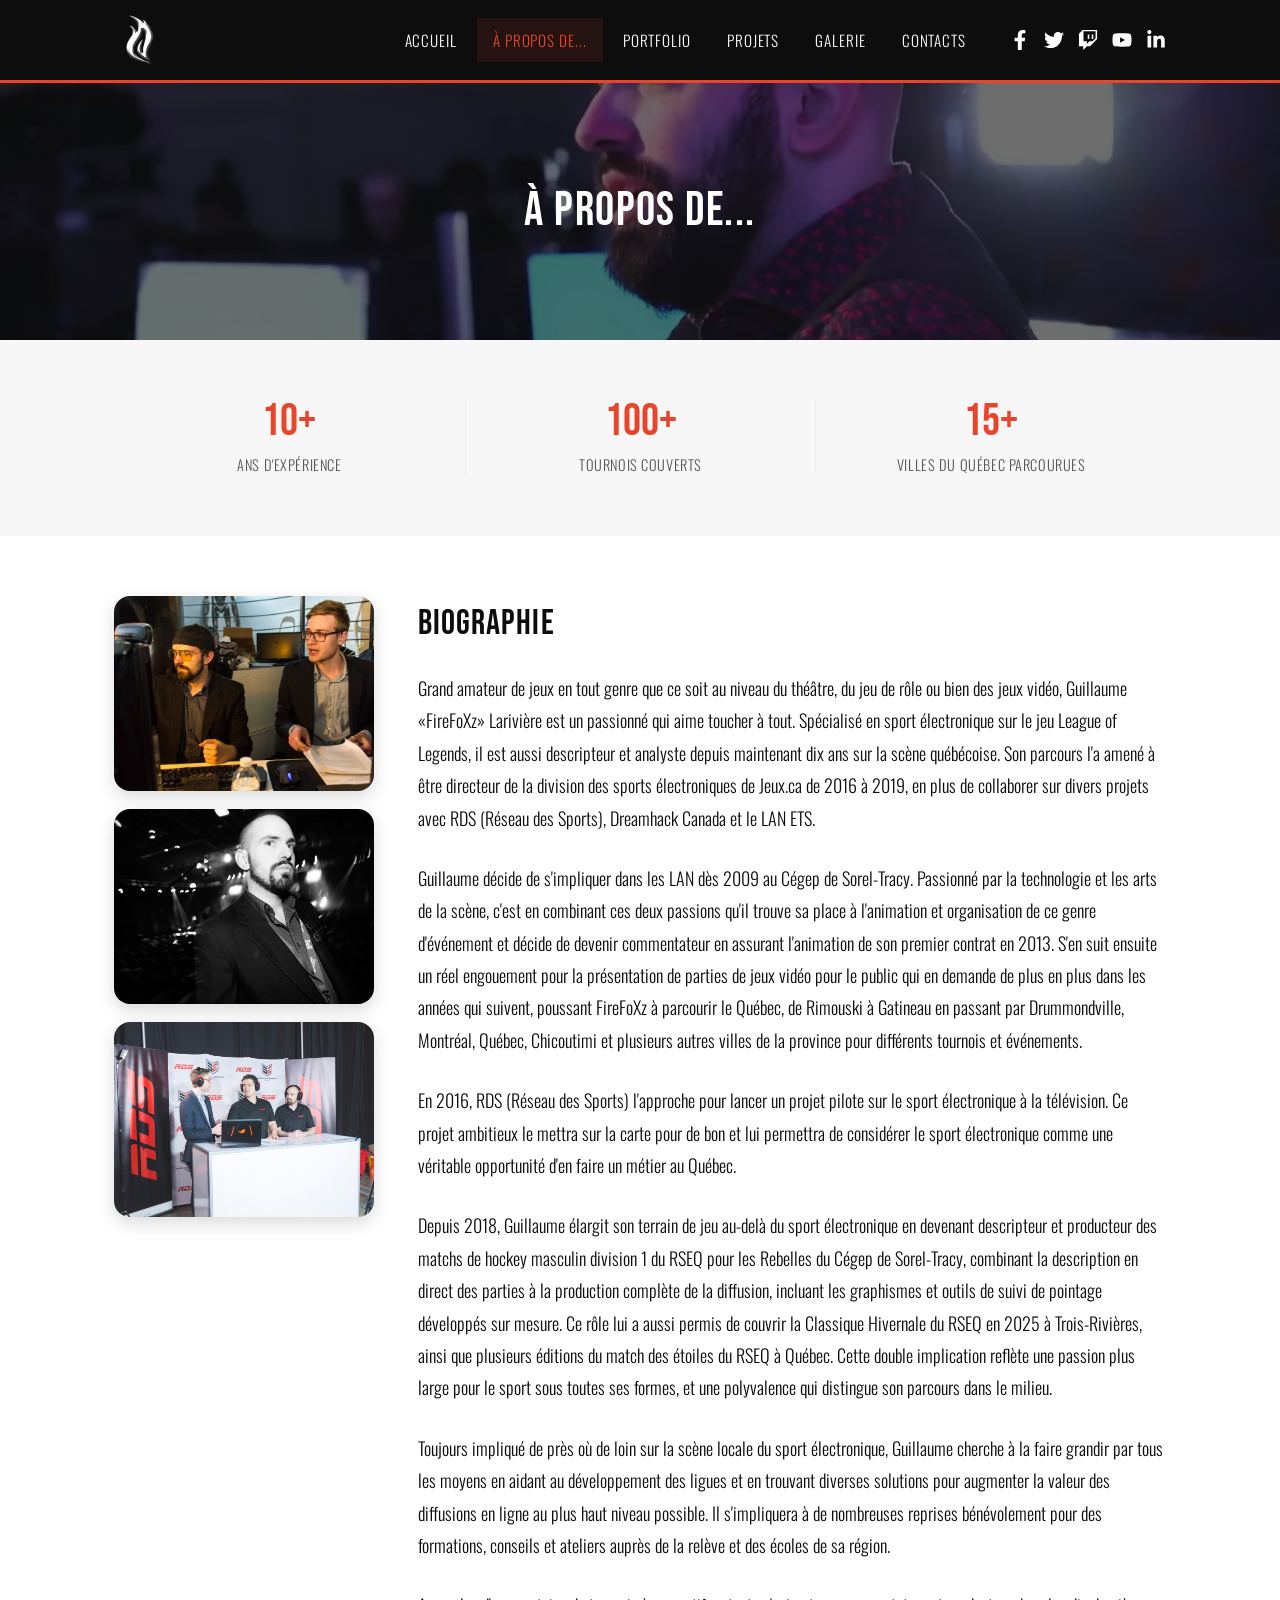
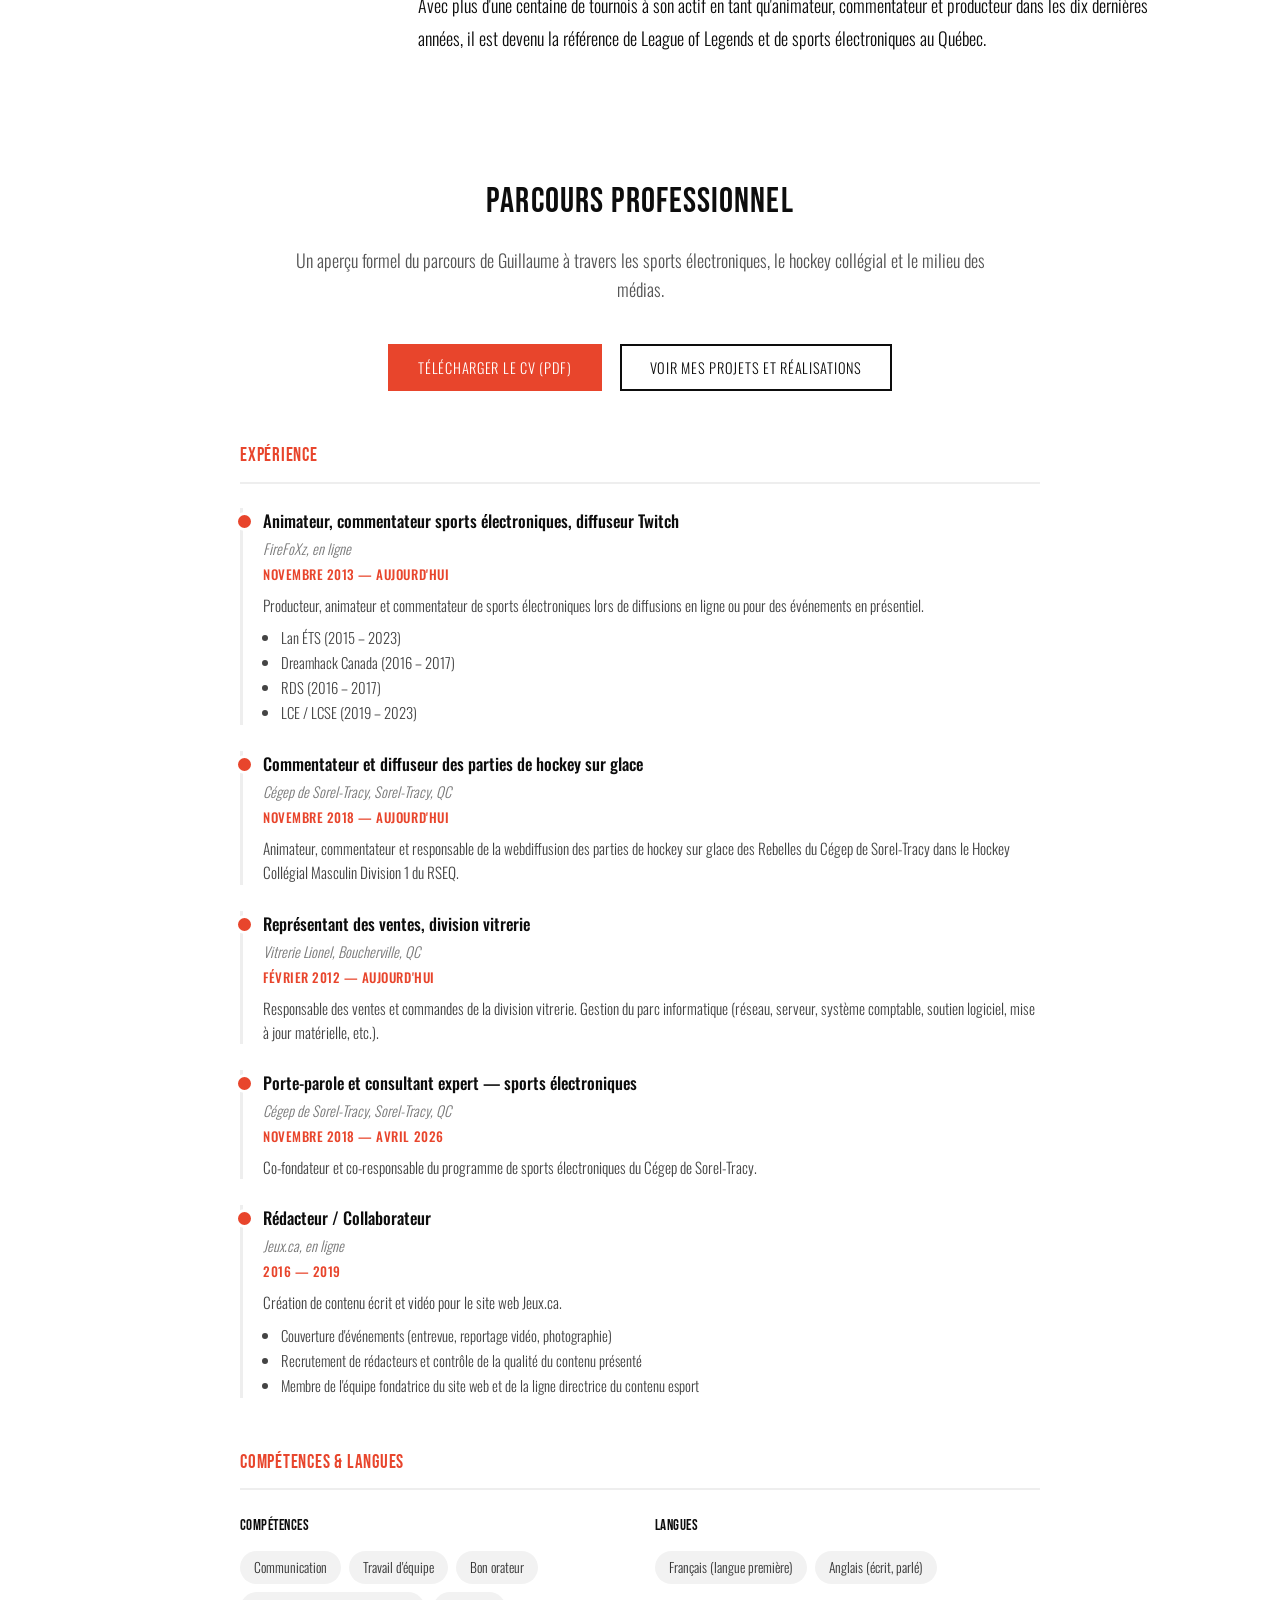
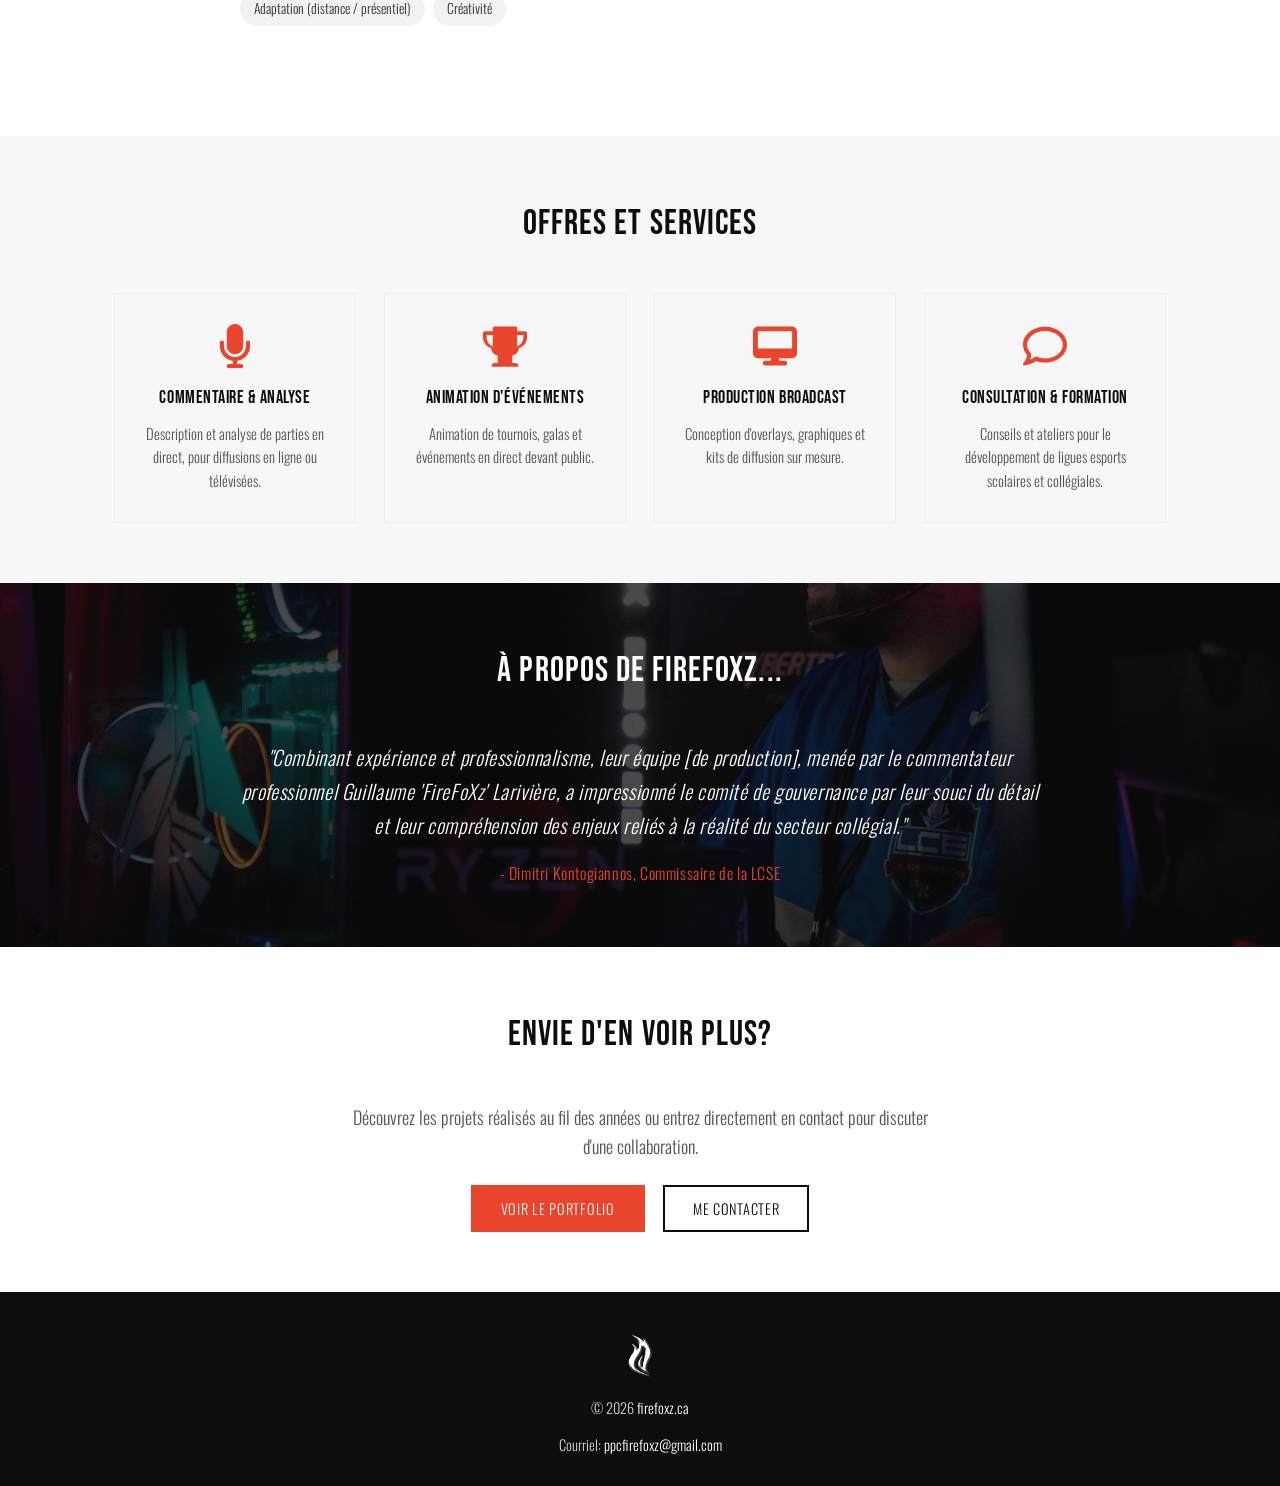
==== commit 9599108a: "Add files via upload Mise a jour apercu lien pour reseaux sociaux." ====
--- a/a-propos.html
+++ b/a-propos.html
@@ -5,6 +5,18 @@
 <meta name="viewport" content="width=device-width, initial-scale=1">
 <title>FireFoXz - À propos de FireFoXz</title>
 <meta name="description" content="Biographie de Guillaume «FireFoXz» Larivière, commentateur et producteur de sports électroniques.">
+<meta property="og:title" content="FireFoXz - À propos de FireFoXz">
+<meta property="og:description" content="Biographie de Guillaume «FireFoXz» Larivière, commentateur et producteur de sports électroniques.">
+<meta property="og:image" content="https://firefoxz.ca/images/og/a-propos.jpg">
+<meta property="og:image:width" content="1200">
+<meta property="og:image:height" content="630">
+<meta property="og:url" content="https://firefoxz.ca/a-propos.html">
+<meta property="og:type" content="website">
+<meta name="twitter:card" content="summary_large_image">
+<meta name="twitter:title" content="FireFoXz - À propos de FireFoXz">
+<meta name="twitter:description" content="Biographie de Guillaume «FireFoXz» Larivière, commentateur et producteur de sports électroniques.">
+<meta name="twitter:image" content="https://firefoxz.ca/images/og/a-propos.jpg">
+
 <link rel="icon" href="images/logo.png">
 <link rel="stylesheet" href="css/style.css">
 </head>
@@ -118,10 +130,10 @@
         <div class="cv-entry-dates">Novembre 2013 — Aujourd'hui</div>
         <div class="cv-entry-desc">Producteur, animateur et commentateur de sports électroniques lors de diffusions en ligne ou pour des événements en présentiel.</div>
         <ul class="cv-entry-bullets">
-          <li>Lan ÉTS (2015 – 2026)</li>
-          <li>LCE / LCSE (2019 – 2023)</li>
+          <li>Lan ÉTS (2015 – 2023)</li>
           <li>Dreamhack Canada (2016 – 2017)</li>
           <li>RDS (2016 – 2017)</li>
+          <li>LCE / LCSE (2019 – 2023)</li>
         </ul>
       </div>
 
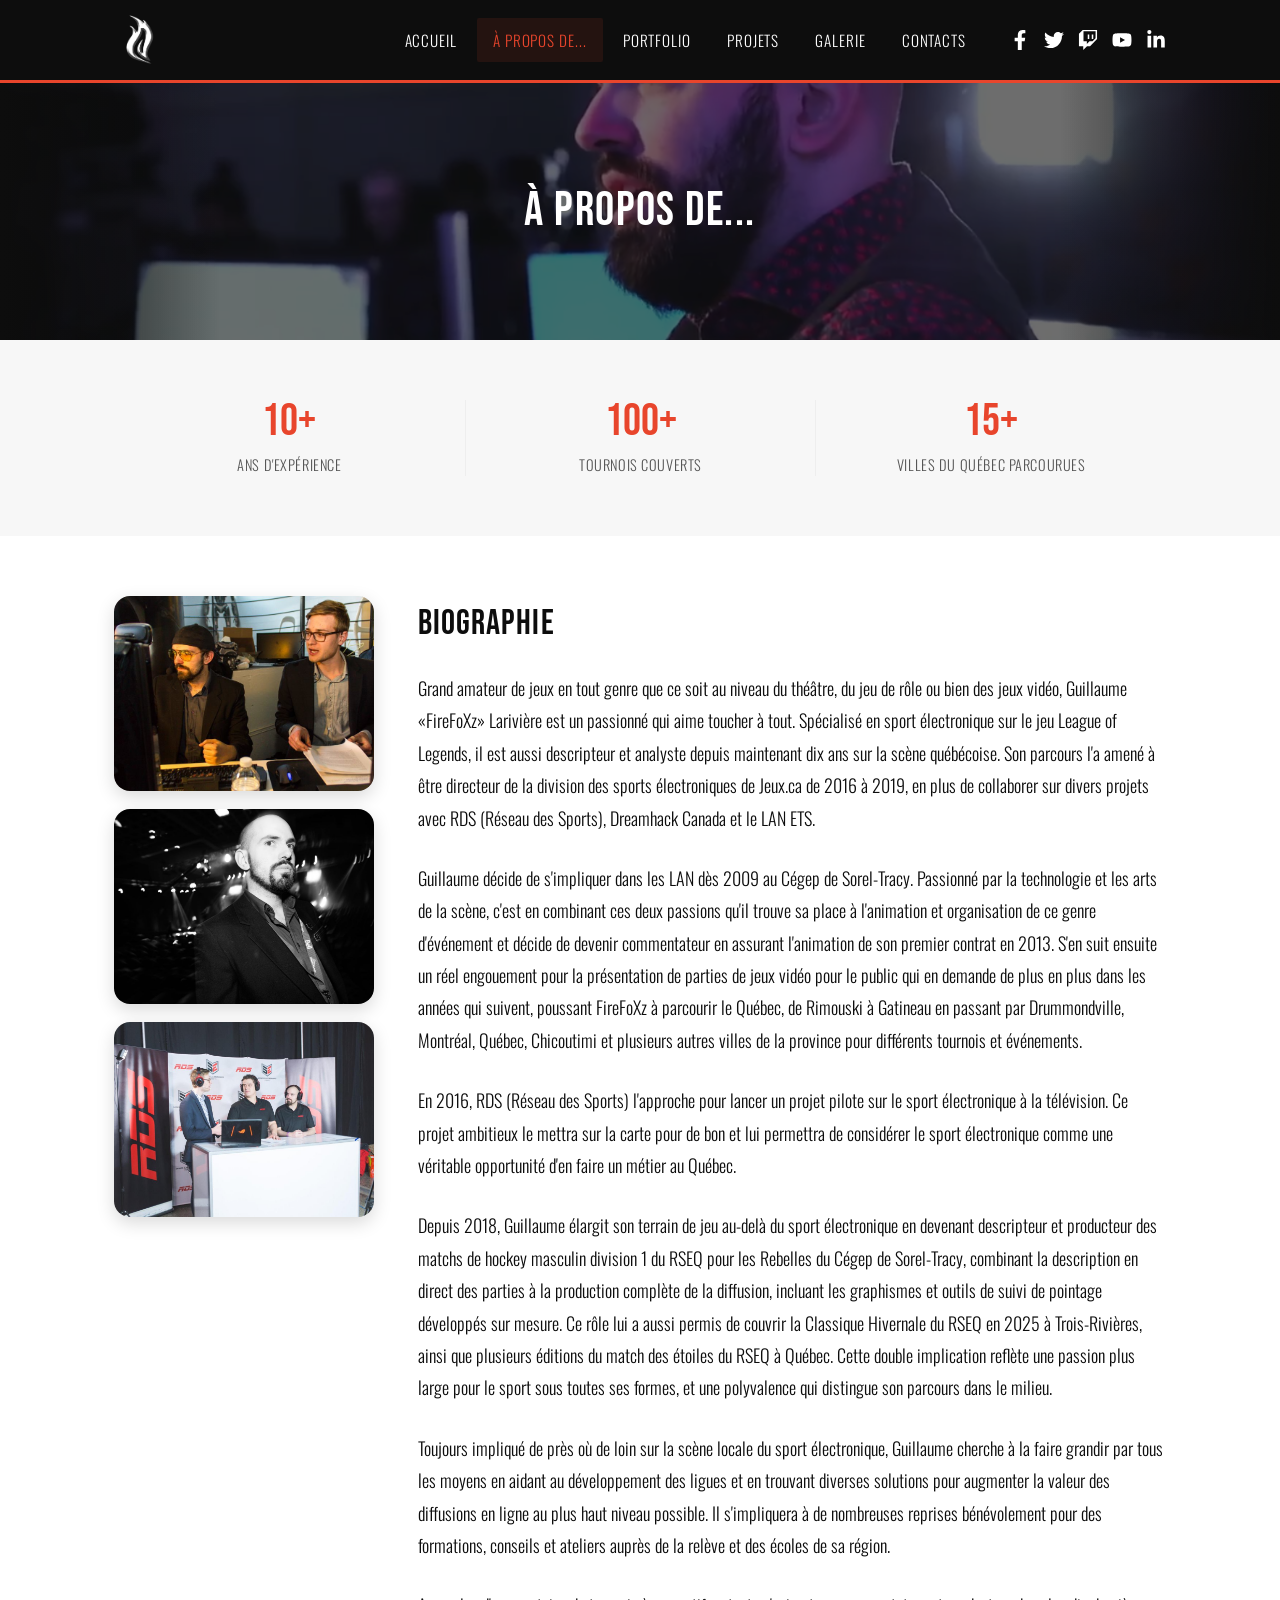
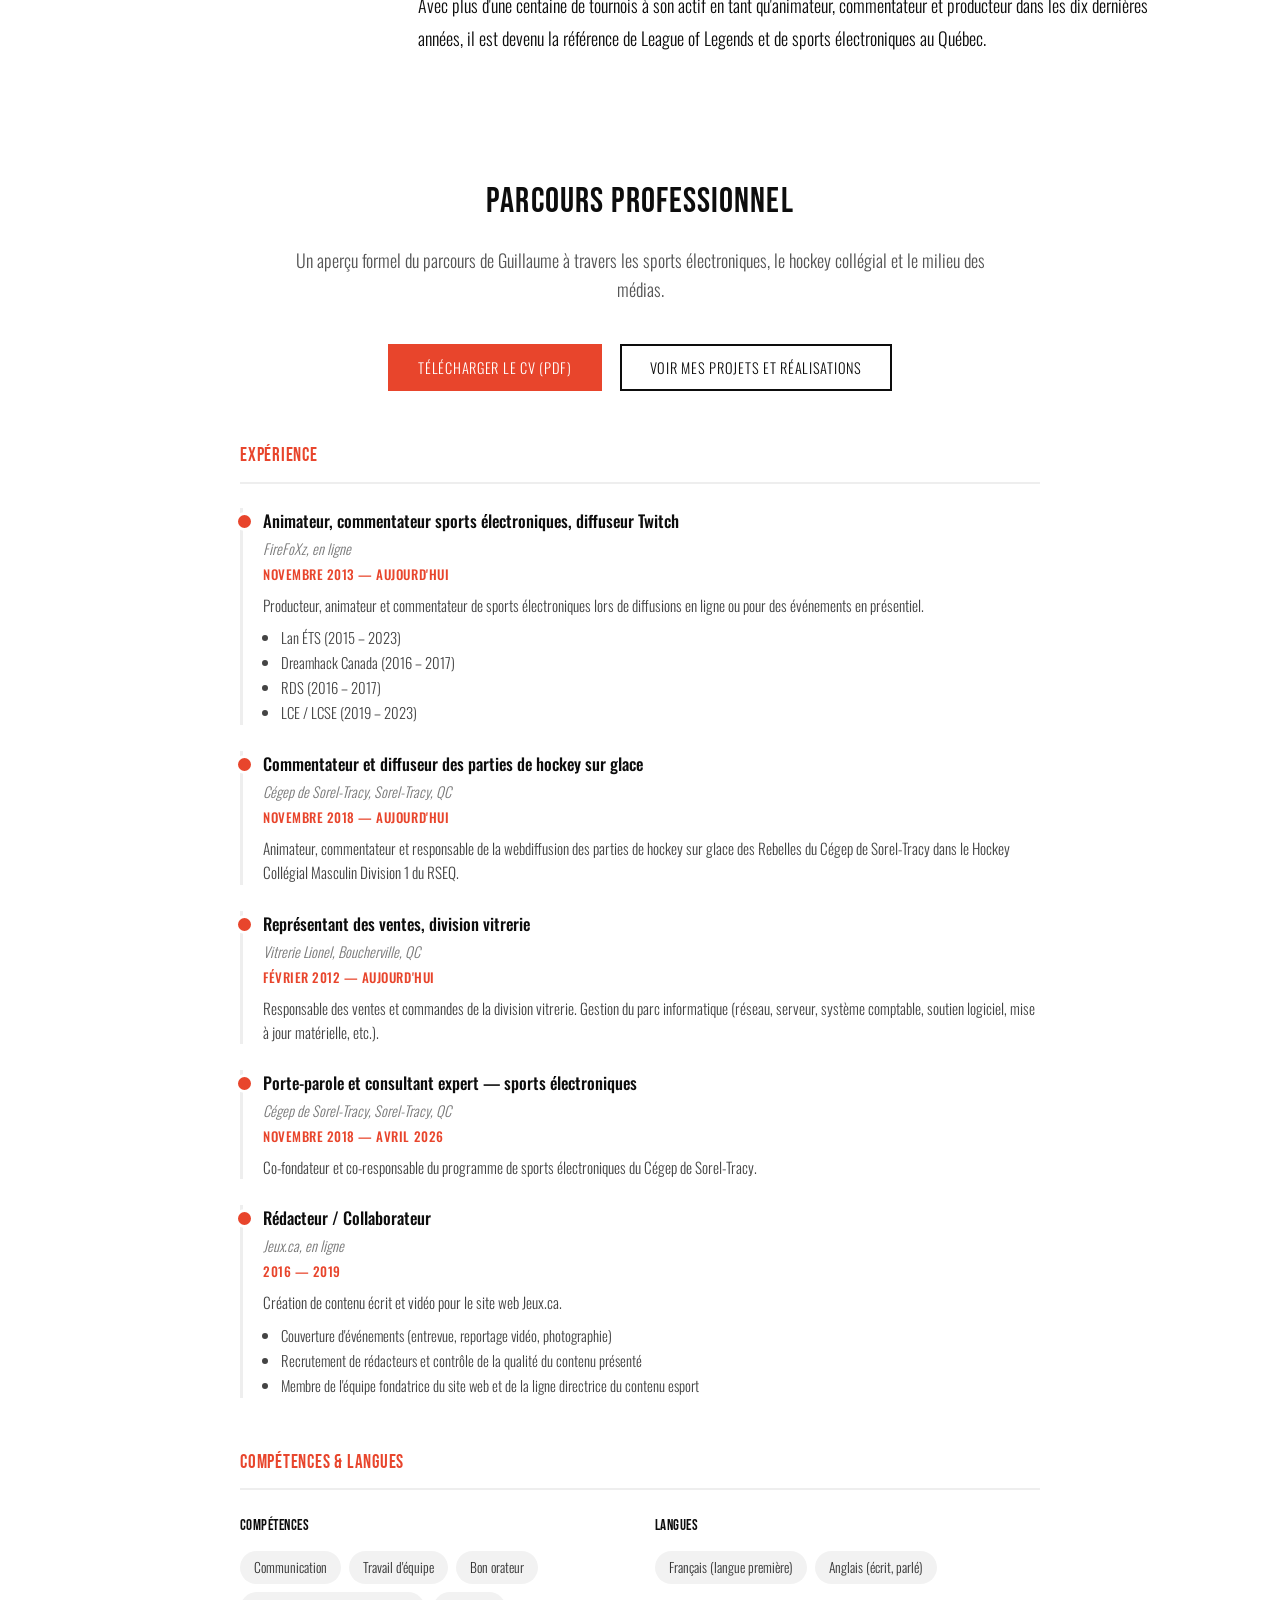
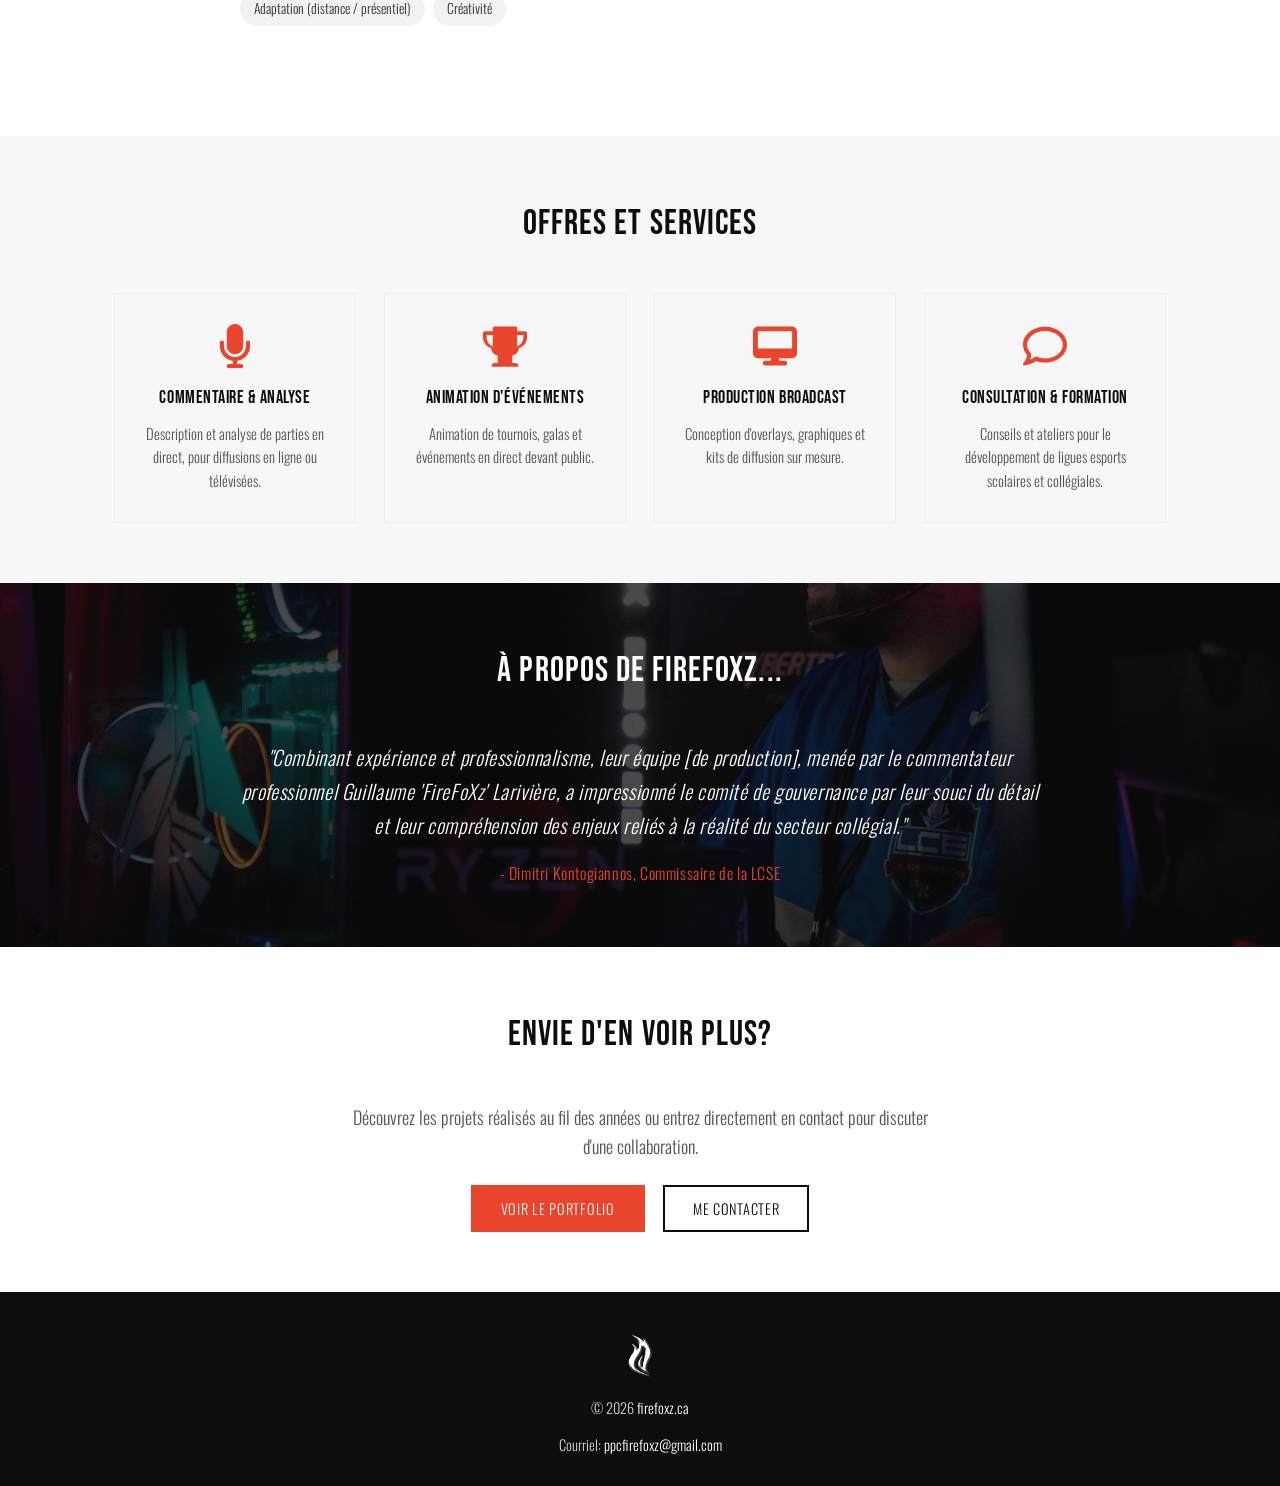
==== commit 74337ec0: "Add files via upload modification du hero picture" ====
--- a/a-propos.html
+++ b/a-propos.html
@@ -60,7 +60,10 @@
   </div>
 </header>
 
-<div class="page-header has-bg" style="background-image:url('images/hero/a-propos.png');">
+<div class="page-header has-bg">
+  <div class="page-header-bg-wrap">
+    <img src="images/hero/a-propos.png" alt="">
+  </div>
   <div class="container">
     <h1>À propos de...</h1>
   </div>
--- a/css/style.css
+++ b/css/style.css
@@ -187,11 +187,46 @@
 }
 
 .hero.has-bg {
-  background-size: cover;
-  background-position: center center;
-  background-repeat: no-repeat;
   padding: 170px 0 90px;
   text-align: left;
+  overflow: hidden;
+}
+
+.hero-bg-wrap {
+  position: absolute;
+  inset: 0;
+  display: flex;
+  justify-content: center;
+}
+
+.hero-bg-wrap img {
+  width: 100%;
+  max-width: 1440px;
+  height: 100%;
+  object-fit: cover;
+  object-position: center;
+}
+
+.hero-bg-wrap::before,
+.hero-bg-wrap::after {
+  content: "";
+  position: absolute;
+  top: 0;
+  bottom: 0;
+  width: 18%;
+  max-width: 220px;
+  z-index: 2;
+  pointer-events: none;
+}
+
+.hero-bg-wrap::before {
+  left: 0;
+  background: linear-gradient(90deg, var(--black) 0%, rgba(13,13,13,0) 100%);
+}
+
+.hero-bg-wrap::after {
+  right: 0;
+  background: linear-gradient(270deg, var(--black) 0%, rgba(13,13,13,0) 100%);
 }
 
 .hero.has-bg::before {
@@ -199,11 +234,12 @@
   position: absolute;
   inset: 0;
   background: linear-gradient(90deg, rgba(13,13,13,0.92) 0%, rgba(13,13,13,0.55) 45%, rgba(13,13,13,0.15) 100%);
+  z-index: 1;
 }
 
 .hero.has-bg .container {
   position: relative;
-  z-index: 1;
+  z-index: 3;
 }
 
 .hero h1 {
@@ -275,10 +311,45 @@
 }
 
 .page-header.has-bg {
-  background-size: cover;
-  background-position: center center;
-  background-repeat: no-repeat;
   padding: 90px 0;
+  overflow: hidden;
+}
+
+.page-header-bg-wrap {
+  position: absolute;
+  inset: 0;
+  display: flex;
+  justify-content: center;
+}
+
+.page-header-bg-wrap img {
+  width: 100%;
+  max-width: 1440px;
+  height: 100%;
+  object-fit: cover;
+  object-position: center;
+}
+
+.page-header-bg-wrap::before,
+.page-header-bg-wrap::after {
+  content: "";
+  position: absolute;
+  top: 0;
+  bottom: 0;
+  width: 18%;
+  max-width: 220px;
+  z-index: 2;
+  pointer-events: none;
+}
+
+.page-header-bg-wrap::before {
+  left: 0;
+  background: linear-gradient(90deg, var(--black) 0%, rgba(13,13,13,0) 100%);
+}
+
+.page-header-bg-wrap::after {
+  right: 0;
+  background: linear-gradient(270deg, var(--black) 0%, rgba(13,13,13,0) 100%);
 }
 
 .page-header.has-bg::before {
@@ -286,11 +357,12 @@
   position: absolute;
   inset: 0;
   background: rgba(13,13,13,0.6);
+  z-index: 1;
 }
 
 .page-header.has-bg .container {
   position: relative;
-  z-index: 1;
+  z-index: 3;
 }
 
 .page-header h1 {
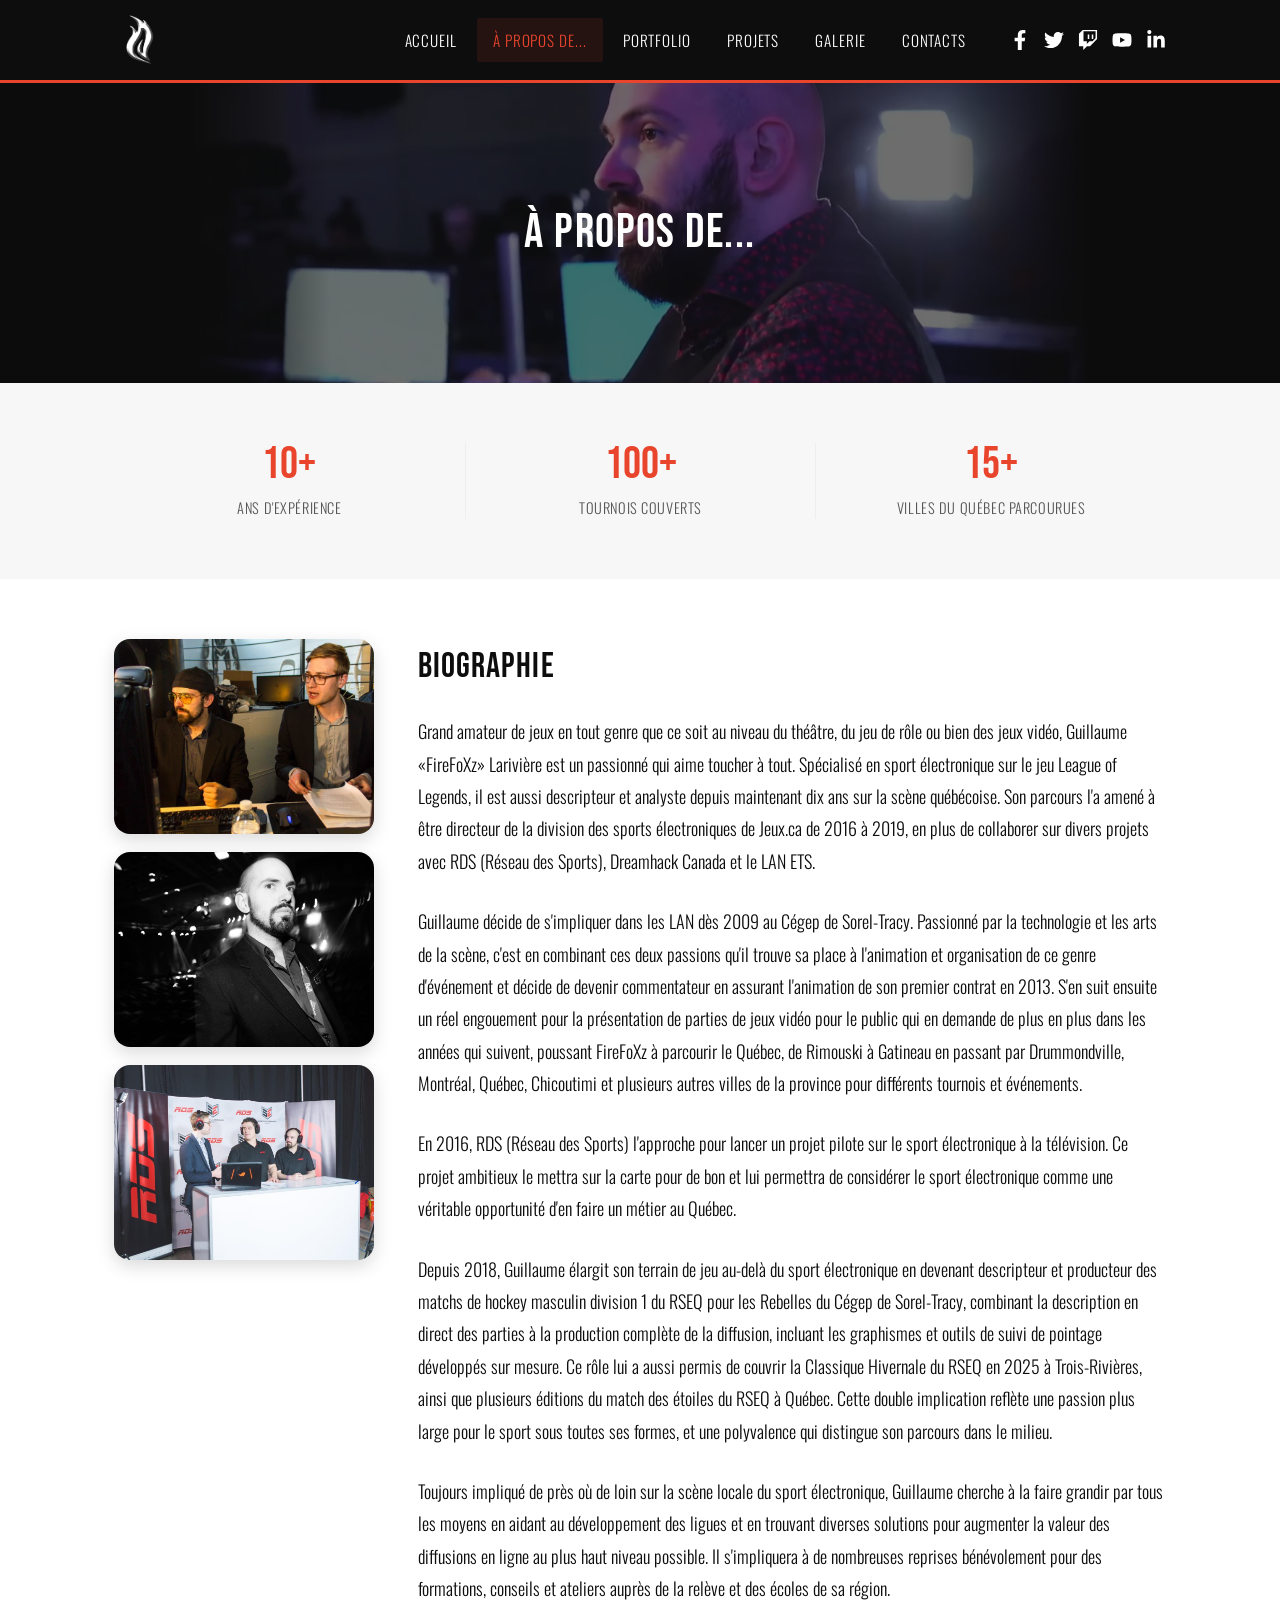
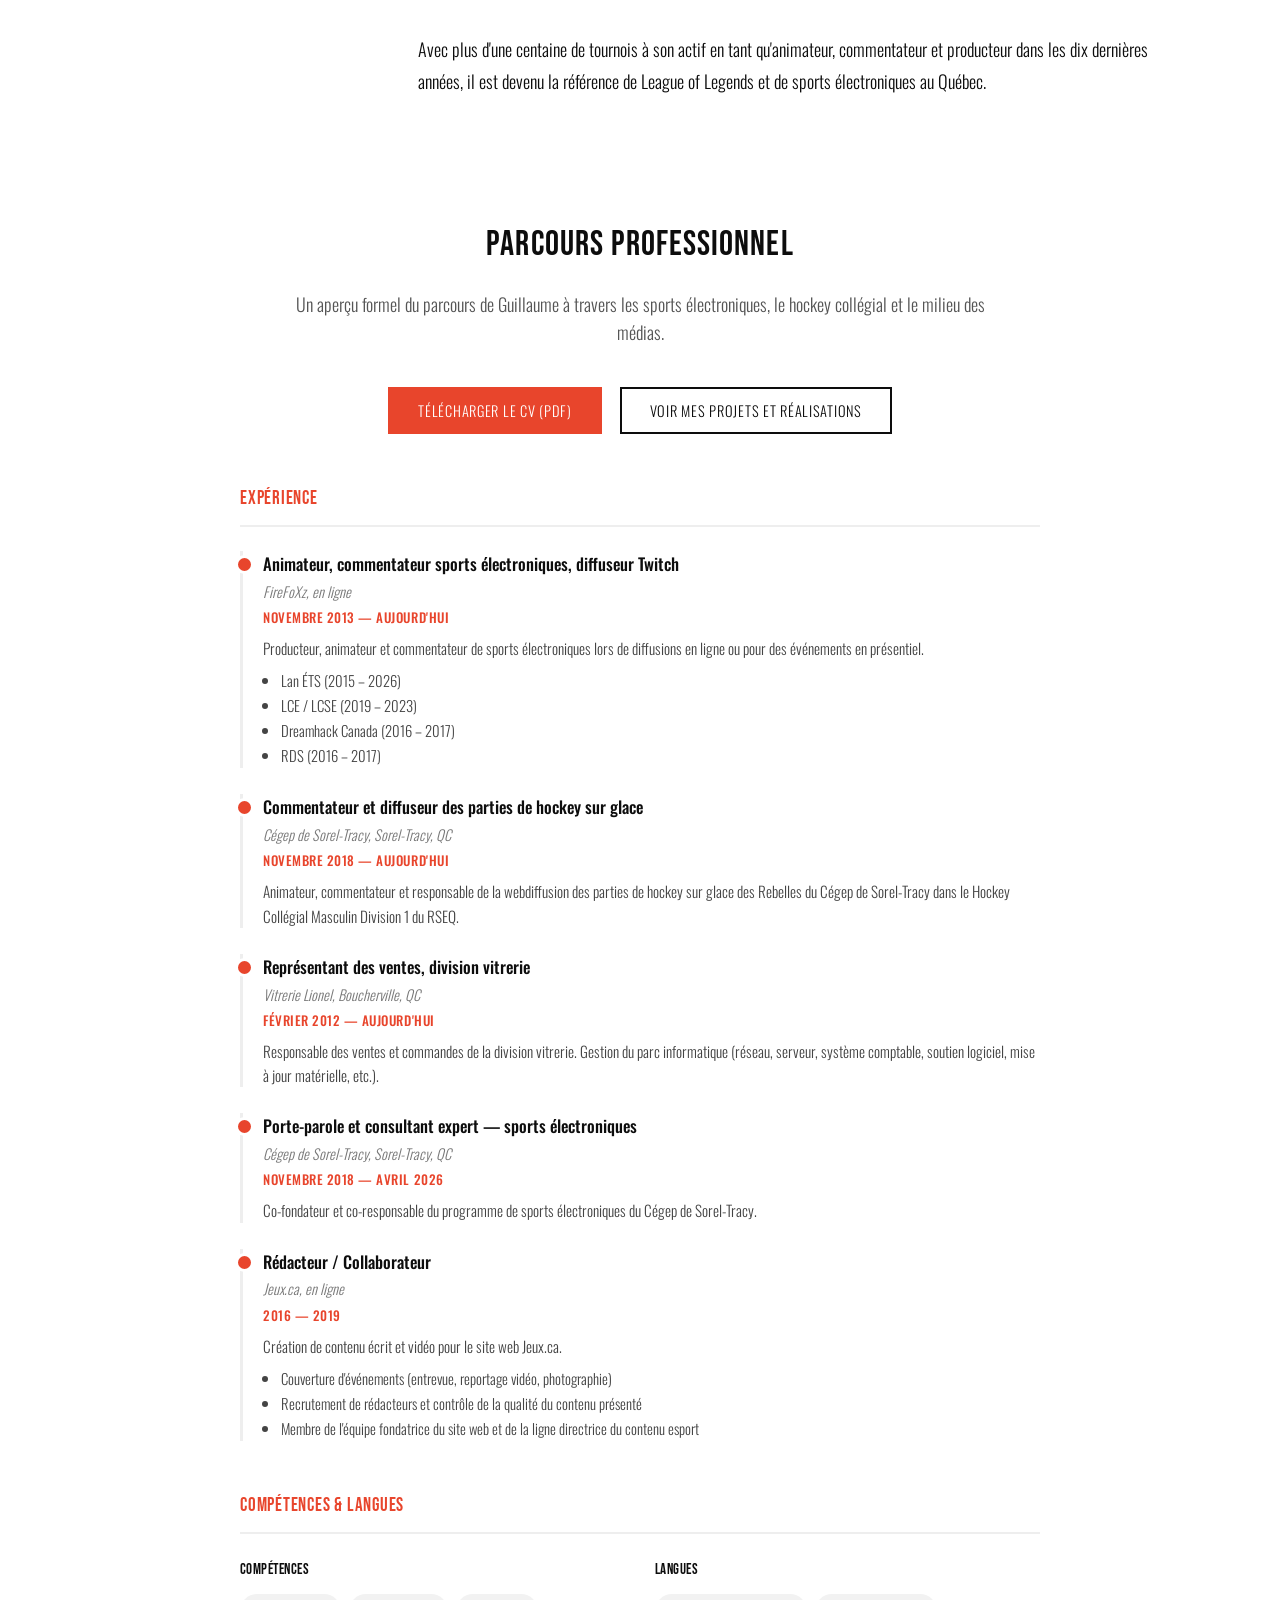
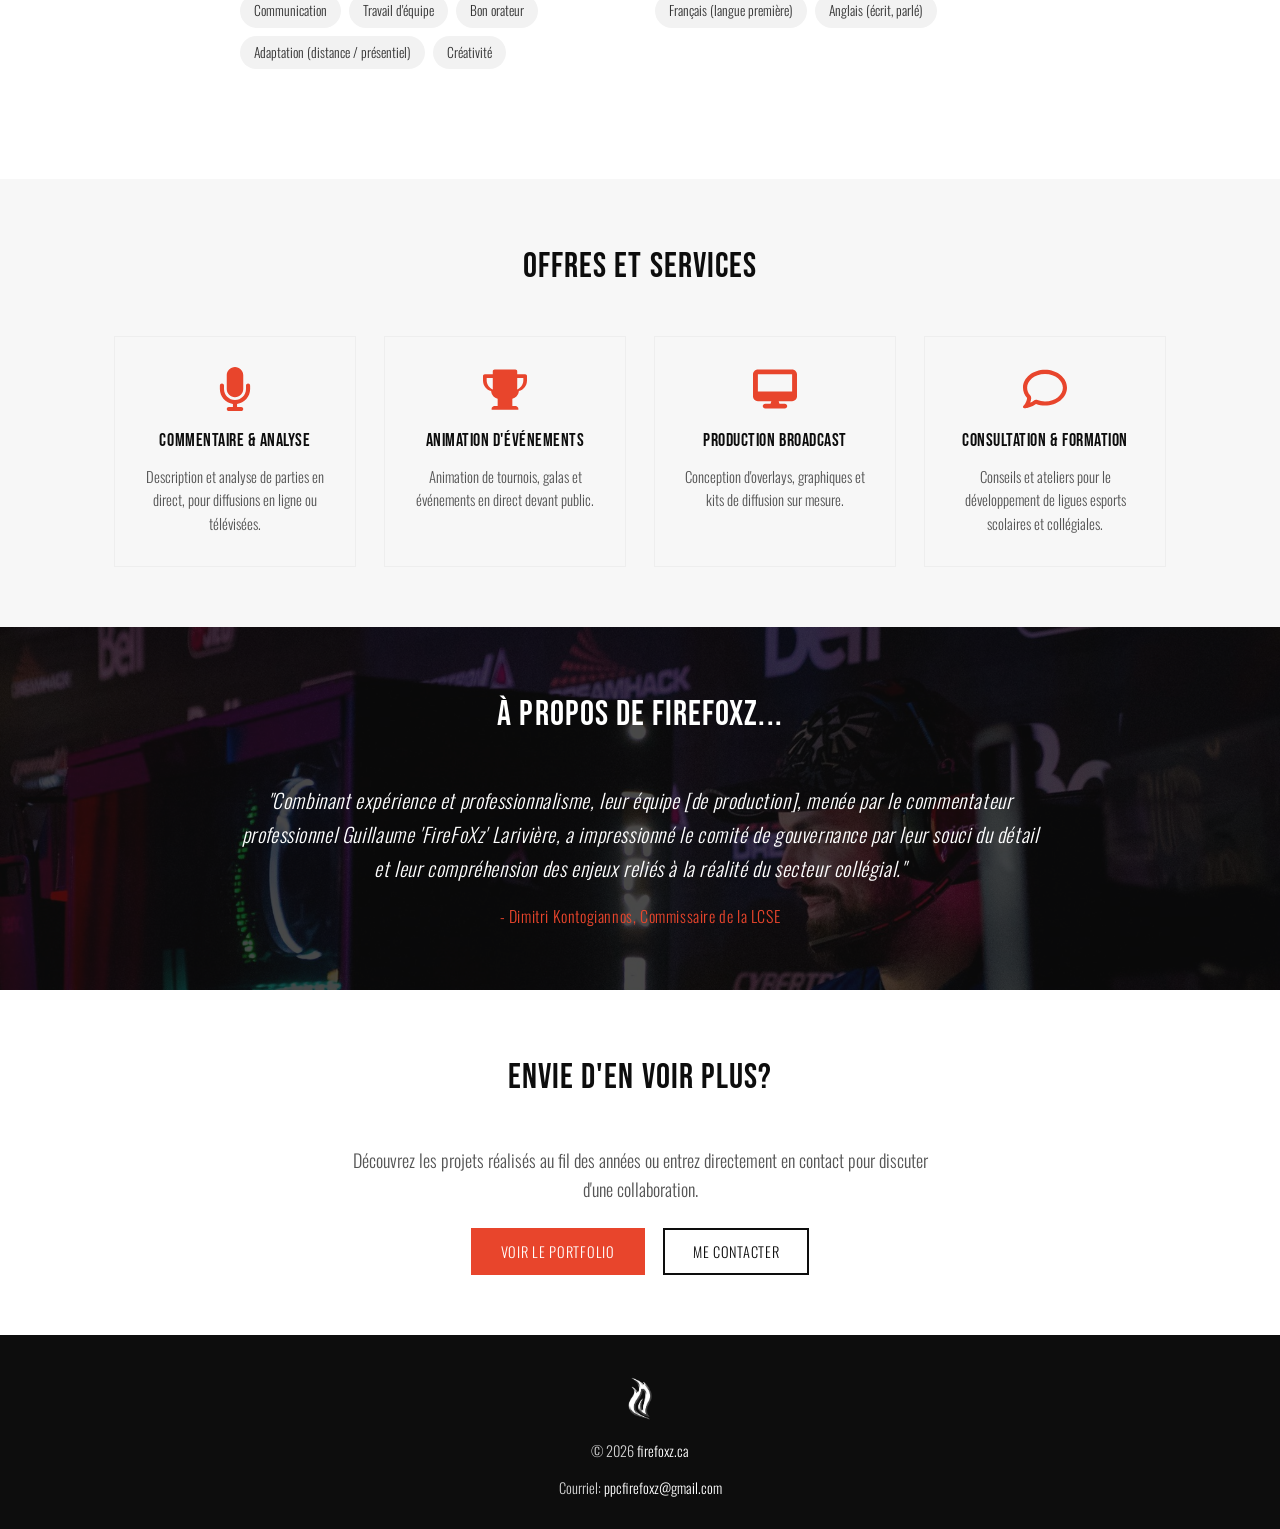
==== commit c7995866: "edit test 12 aout" ====
--- a/a-propos.html
+++ b/a-propos.html
@@ -133,10 +133,10 @@
         <div class="cv-entry-dates">Novembre 2013 — Aujourd'hui</div>
         <div class="cv-entry-desc">Producteur, animateur et commentateur de sports électroniques lors de diffusions en ligne ou pour des événements en présentiel.</div>
         <ul class="cv-entry-bullets">
-          <li>Lan ÉTS (2015 – 2023)</li>
+          <li>Lan ÉTS (2015 – 2026)</li>
+		  <li>LCE / LCSE (2019 – 2023)</li>
           <li>Dreamhack Canada (2016 – 2017)</li>
           <li>RDS (2016 – 2017)</li>
-          <li>LCE / LCSE (2019 – 2023)</li>
         </ul>
       </div>
 
@@ -235,7 +235,7 @@
   </div>
 </section>
 
-<section class="fade-in-section dark" style="background-image:url('images/hero/apropos-quote.jpg');background-size:cover;background-position:center;position:relative;">
+<section class="fade-in-section dark" style="background-image:url('images/hero/apropos-quote.jpg');background-size:cover;background-position:center top;position:relative;">
   <div style="position:absolute;inset:0;background:rgba(13,13,13,0.75);"></div>
   <div class="container" style="position:relative;z-index:1;">
     <div class="quote-block">
--- a/css/style.css
+++ b/css/style.css
@@ -207,26 +207,11 @@
   object-position: center;
 }
 
-.hero-bg-wrap::before,
-.hero-bg-wrap::after {
-  content: "";
-  position: absolute;
-  top: 0;
-  bottom: 0;
-  width: 18%;
-  max-width: 220px;
-  z-index: 2;
-  pointer-events: none;
-}
-
-.hero-bg-wrap::before {
-  left: 0;
-  background: linear-gradient(90deg, var(--black) 0%, rgba(13,13,13,0) 100%);
-}
-
-.hero-bg-wrap::after {
-  right: 0;
-  background: linear-gradient(270deg, var(--black) 0%, rgba(13,13,13,0) 100%);
+@media (min-width: 900px) {
+  .hero-bg-wrap img {
+    -webkit-mask-image: linear-gradient(90deg, transparent 0, black 220px, black calc(100% - 220px), transparent 100%);
+    mask-image: linear-gradient(90deg, transparent 0, black 220px, black calc(100% - 220px), transparent 100%);
+  }
 }
 
 .hero.has-bg::before {
@@ -311,8 +296,11 @@
 }
 
 .page-header.has-bg {
-  padding: 90px 0;
+  height: 300px;
+  padding: 0;
   overflow: hidden;
+  display: flex;
+  align-items: center;
 }
 
 .page-header-bg-wrap {
@@ -324,32 +312,17 @@
 
 .page-header-bg-wrap img {
   width: 100%;
-  max-width: 1440px;
+  max-width: 900px;
   height: 100%;
   object-fit: cover;
   object-position: center;
 }
 
-.page-header-bg-wrap::before,
-.page-header-bg-wrap::after {
-  content: "";
-  position: absolute;
-  top: 0;
-  bottom: 0;
-  width: 18%;
-  max-width: 220px;
-  z-index: 2;
-  pointer-events: none;
-}
-
-.page-header-bg-wrap::before {
-  left: 0;
-  background: linear-gradient(90deg, var(--black) 0%, rgba(13,13,13,0) 100%);
-}
-
-.page-header-bg-wrap::after {
-  right: 0;
-  background: linear-gradient(270deg, var(--black) 0%, rgba(13,13,13,0) 100%);
+@media (min-width: 1000px) {
+  .page-header-bg-wrap img {
+    -webkit-mask-image: linear-gradient(90deg, transparent 0, black 140px, black calc(100% - 140px), transparent 100%);
+    mask-image: linear-gradient(90deg, transparent 0, black 140px, black calc(100% - 140px), transparent 100%);
+  }
 }
 
 .page-header.has-bg::before {
@@ -363,6 +336,7 @@
 .page-header.has-bg .container {
   position: relative;
   z-index: 3;
+  width: 100%;
 }
 
 .page-header h1 {
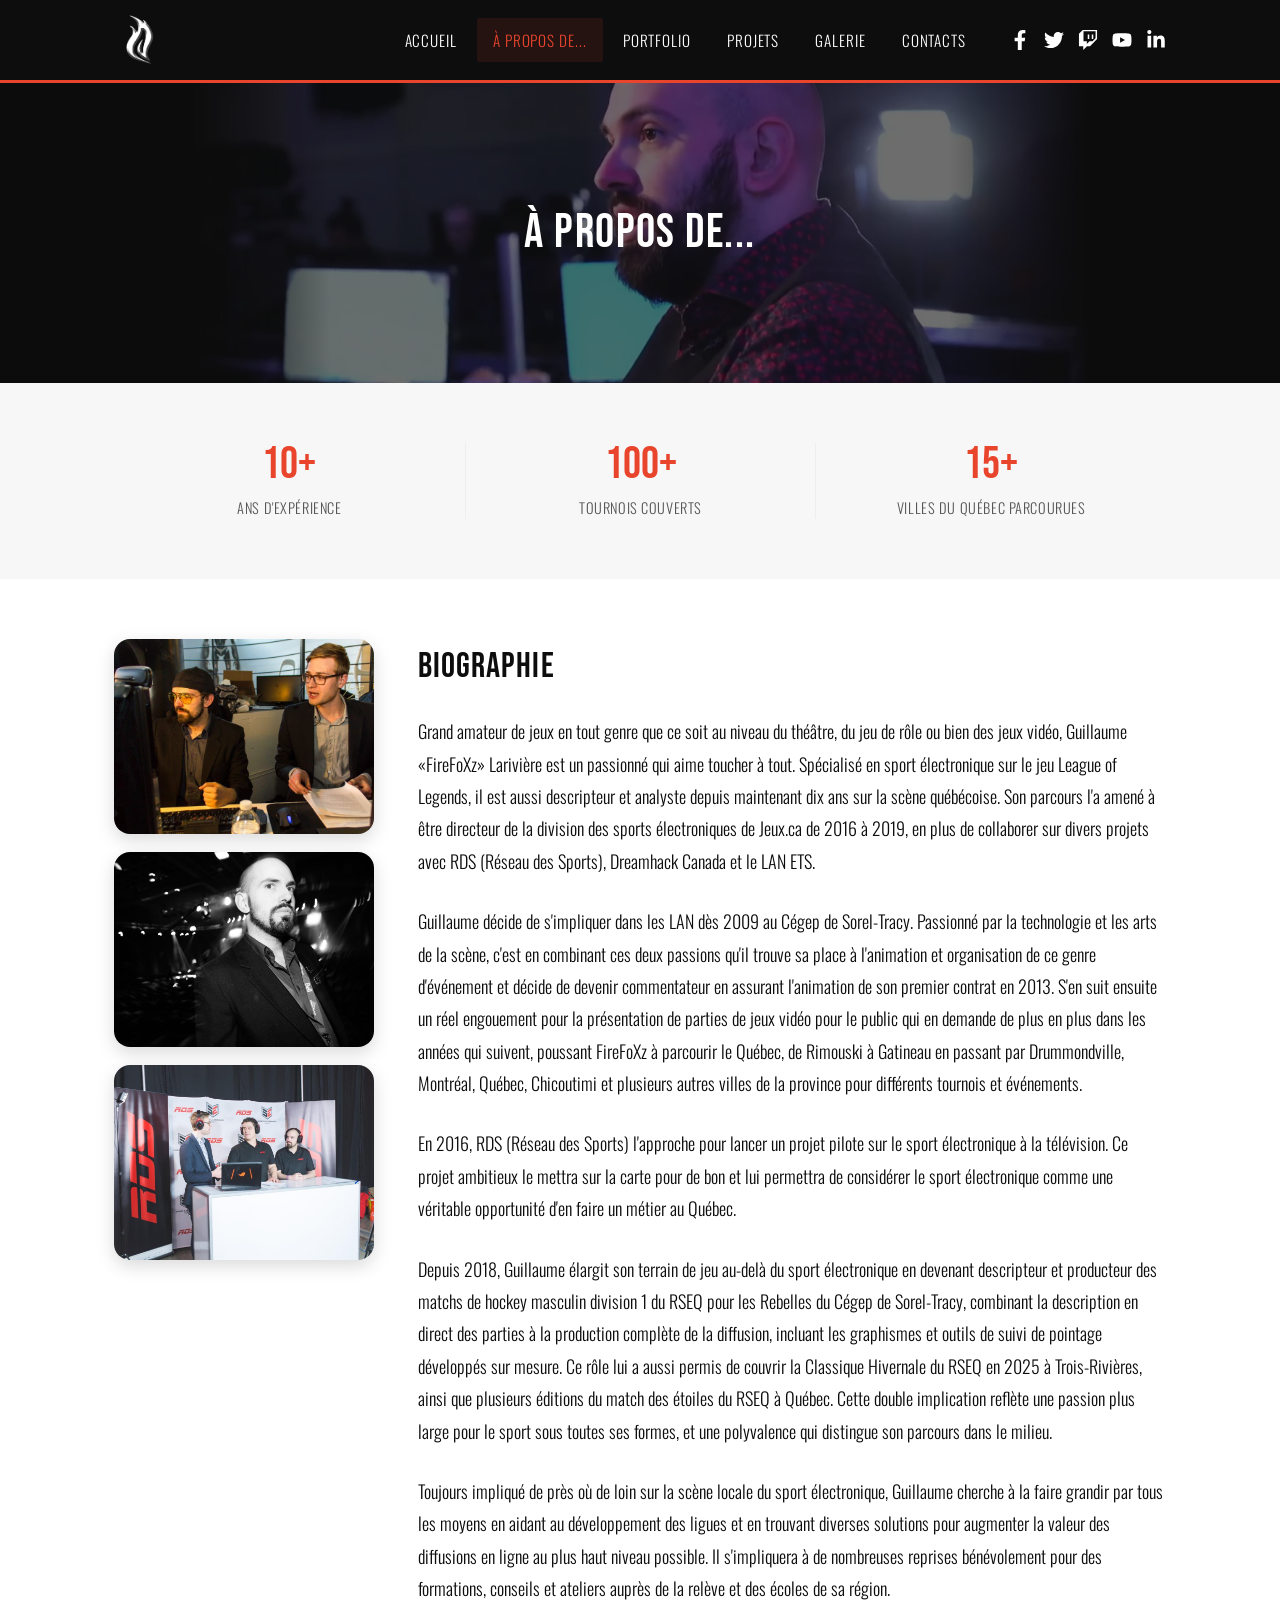
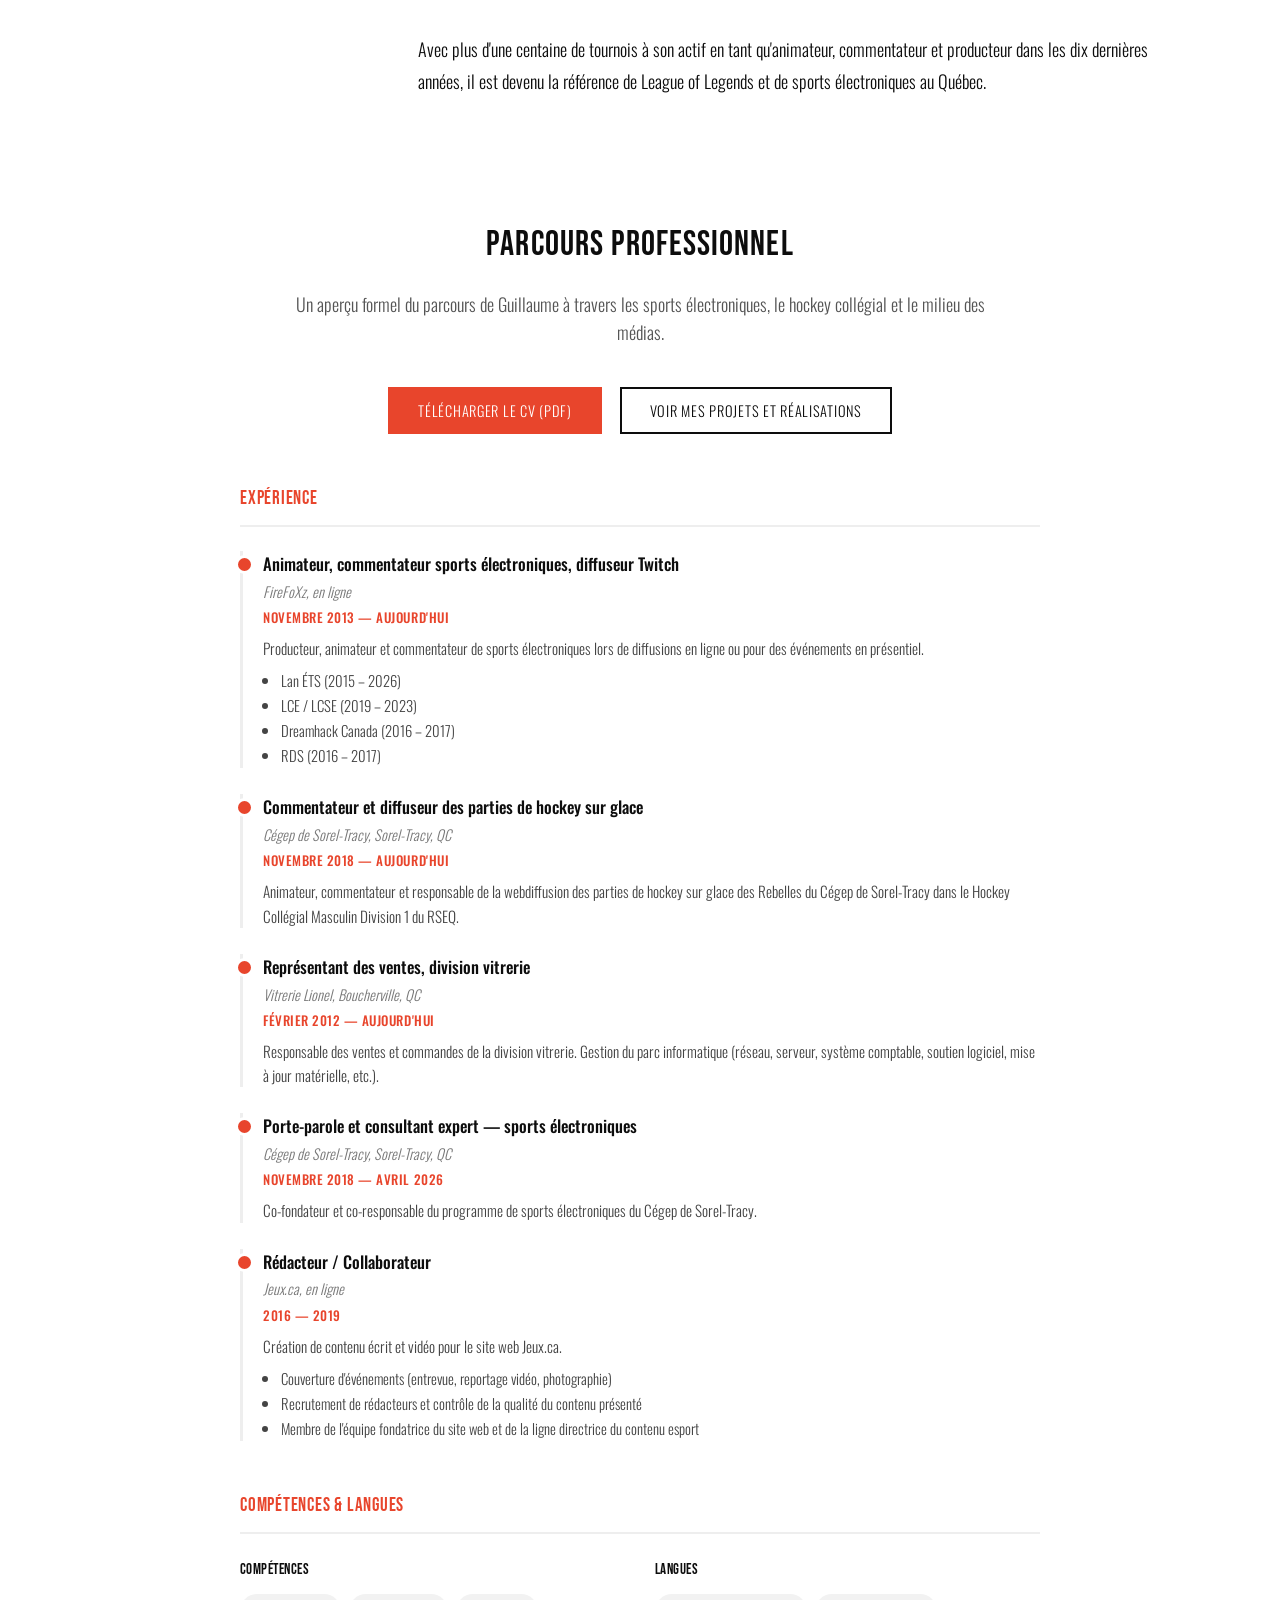
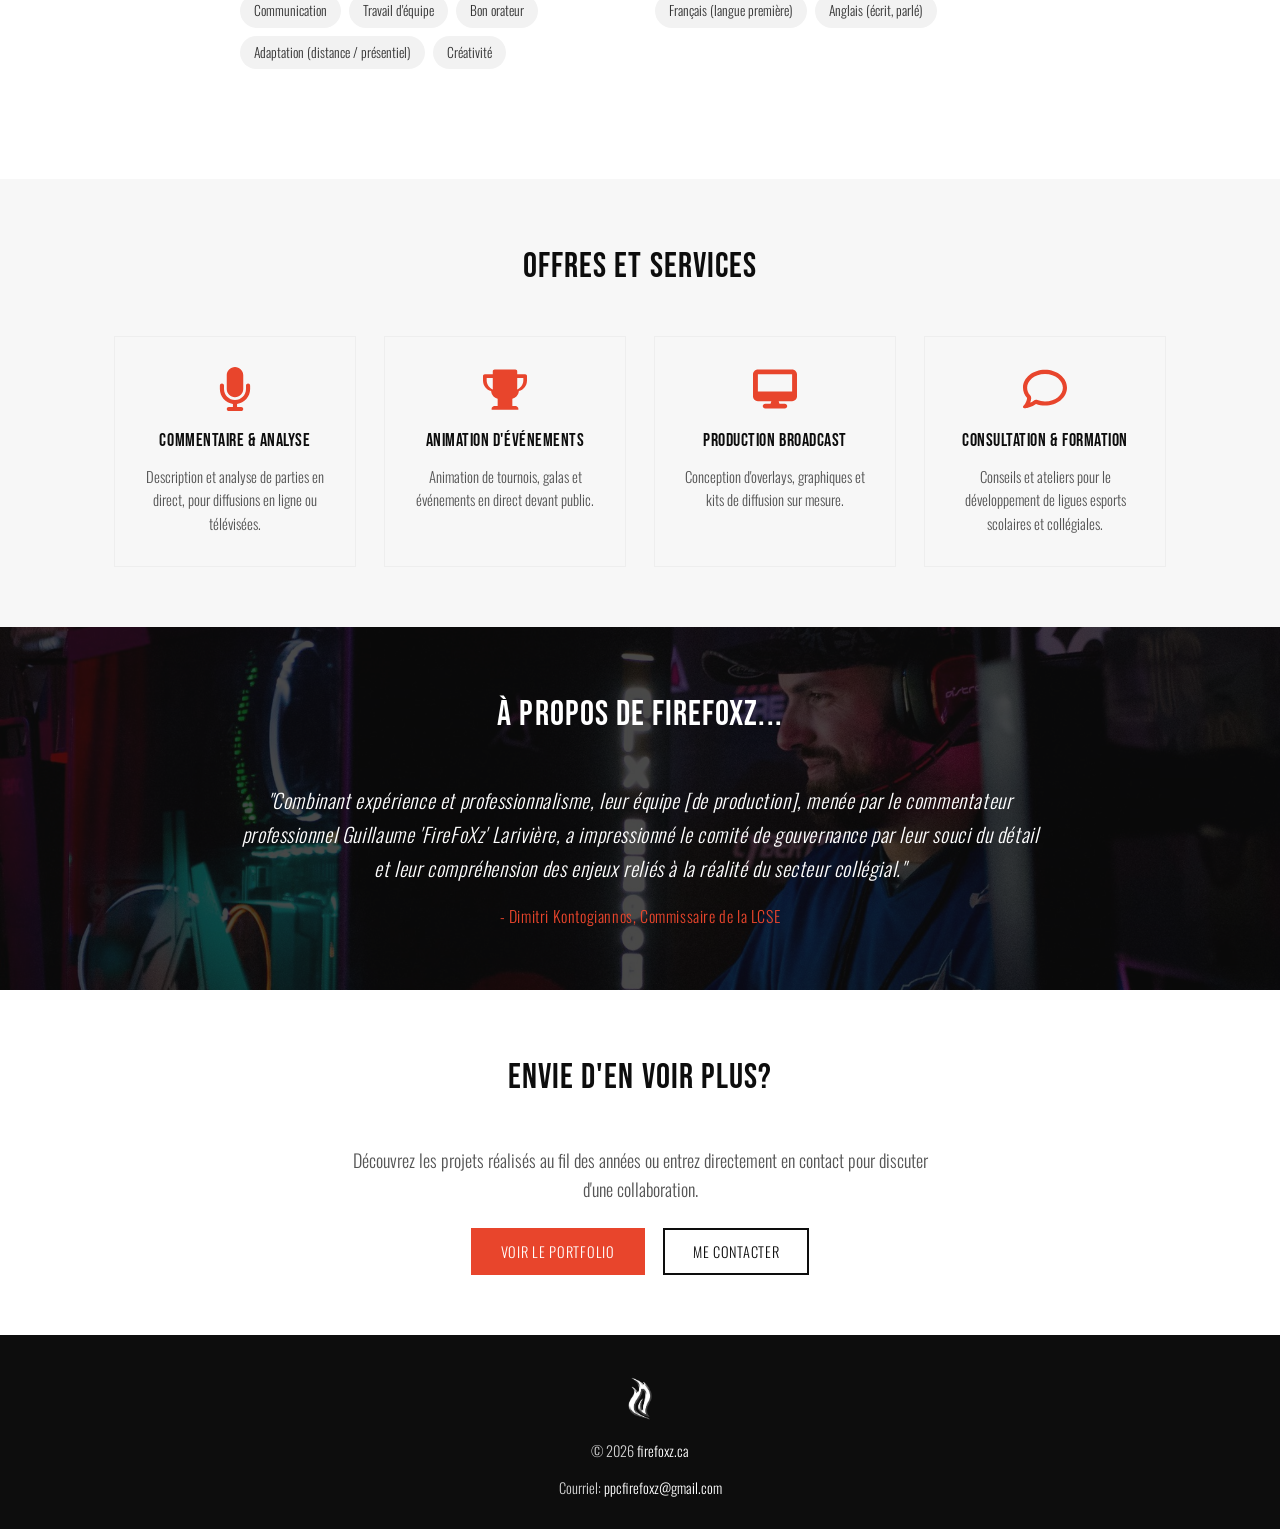
==== commit 7e966292: "mise a jour photo" ====
--- a/a-propos.html
+++ b/a-propos.html
@@ -235,7 +235,7 @@
   </div>
 </section>
 
-<section class="fade-in-section dark" style="background-image:url('images/hero/apropos-quote.jpg');background-size:cover;background-position:center top;position:relative;">
+<section class="fade-in-section dark" style="background-image:url('images/hero/apropos-quote.jpg');background-size:cover;background-position:50% 25%;position:relative;">
   <div style="position:absolute;inset:0;background:rgba(13,13,13,0.75);"></div>
   <div class="container" style="position:relative;z-index:1;">
     <div class="quote-block">
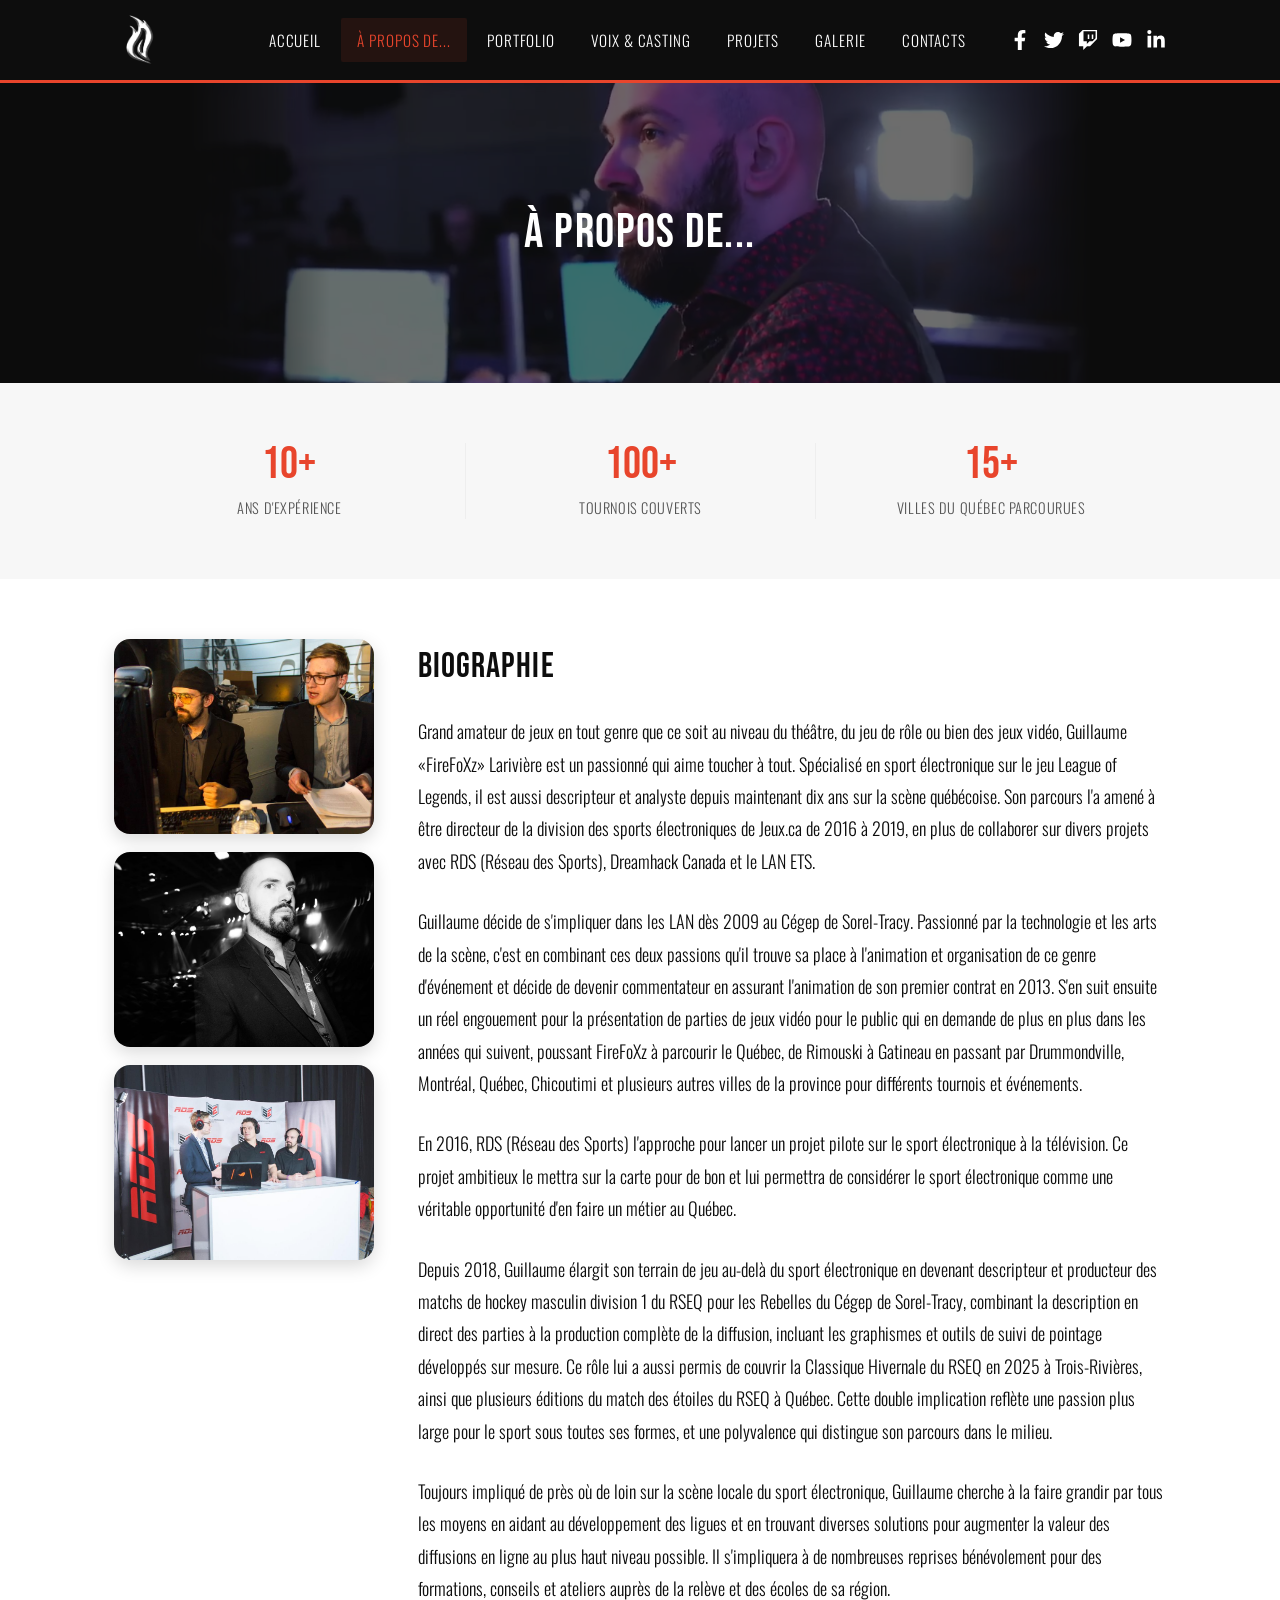
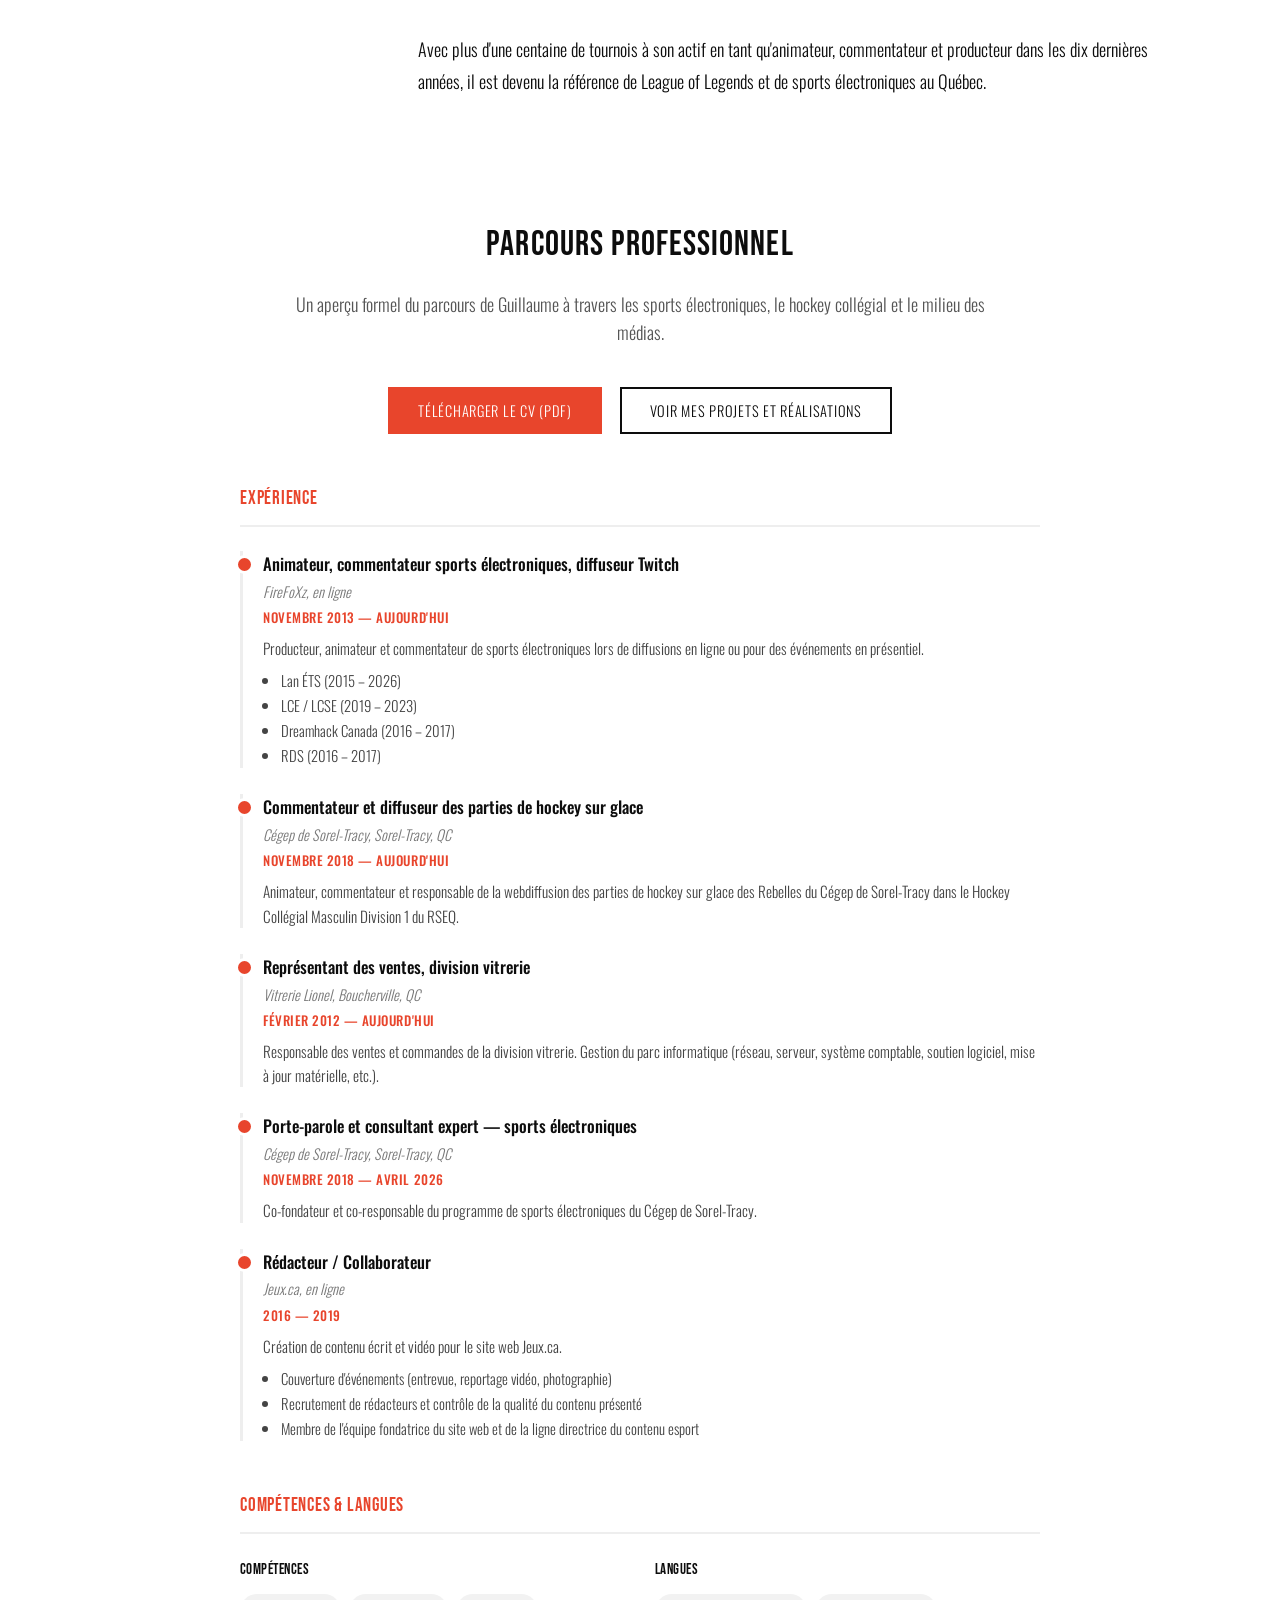
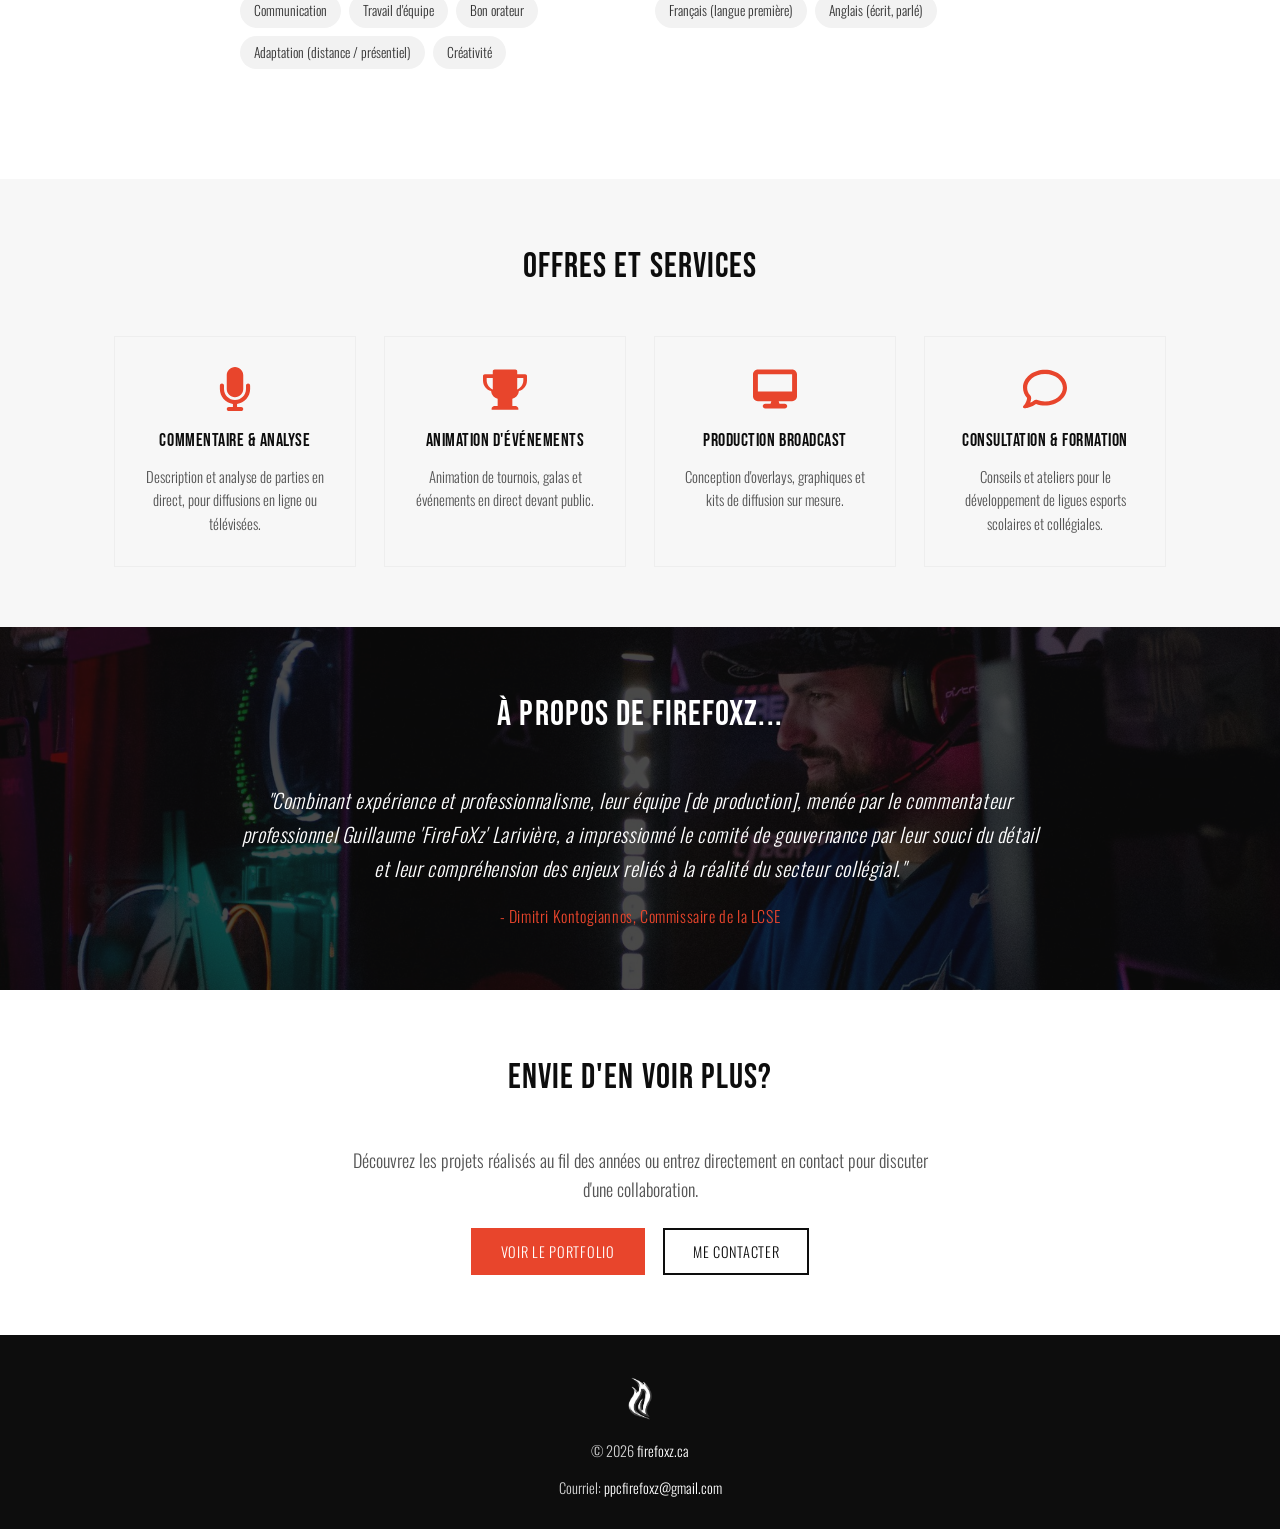
==== commit 22925590: "Add files via upload ajout page descripteur" ====
--- a/a-propos.html
+++ b/a-propos.html
@@ -34,6 +34,7 @@
           <li><a href="index.html">Accueil</a></li>
           <li><a href="a-propos.html" class="active">À propos de...</a></li>
           <li><a href="portfolio.html">Portfolio</a></li>
+          <li><a href="descripteur.html">Voix &amp; Casting</a></li>
           <li><a href="projets.html">Projets</a></li>
           <li><a href="galerie.html">Galerie</a></li>
           <li><a href="contact.html">Contacts</a></li>
--- a/css/style.css
+++ b/css/style.css
@@ -1075,16 +1075,22 @@
   display: none;
   position: fixed;
   inset: 0;
-  background: rgba(0,0,0,0.94);
+  background: rgba(0,0,0,0.85);
   z-index: 1000;
   align-items: center;
   justify-content: center;
   flex-direction: column;
   padding: 24px;
+  opacity: 0;
+  transition: opacity 0.3s ease, background-color 0.3s ease;
 }
 
 .lightbox.open {
   display: flex;
+}
+
+.lightbox.open.visible {
+  opacity: 1;
 }
 
 .lightbox img {
@@ -1271,6 +1277,89 @@
   font-size: 0.95rem;
 }
 
+.kit-detail-description {
+  max-width: 760px;
+  margin: 0 0 34px;
+  padding-left: 20px;
+  color: #444;
+  font-size: 1rem;
+  line-height: 1.7;
+}
+
+.kit-detail-videos {
+  display: grid;
+  grid-template-columns: repeat(auto-fit, minmax(320px, 1fr));
+  gap: 24px;
+  margin-bottom: 40px;
+}
+
+.kit-video-wrap {
+  background: #000;
+}
+
+.kit-video-wrap iframe {
+  width: 100%;
+  aspect-ratio: 16/9;
+  display: block;
+  border: 0;
+}
+
+.kit-video-caption {
+  color: var(--gray);
+  font-size: 0.85rem;
+  margin-top: 8px;
+  text-align: center;
+}
+
+/* ---------- Voix & Casting page ---------- */
+.casting-intro {
+  max-width: 720px;
+  margin: 0 auto 50px;
+  text-align: center;
+  color: #555;
+  font-size: 1.05rem;
+  line-height: 1.7;
+}
+
+.casting-category {
+  margin-bottom: 60px;
+}
+
+.casting-category:last-child {
+  margin-bottom: 0;
+}
+
+.casting-category h2 {
+  text-align: left;
+  border-left: 4px solid var(--accent);
+  padding-left: 16px;
+  margin-bottom: 28px;
+}
+
+.casting-grid {
+  display: grid;
+  grid-template-columns: repeat(auto-fit, minmax(320px, 1fr));
+  gap: 28px;
+}
+
+.casting-video-wrap {
+  background: #000;
+}
+
+.casting-video-wrap iframe {
+  width: 100%;
+  aspect-ratio: 16/9;
+  display: block;
+  border: 0;
+}
+
+.casting-video-caption {
+  color: var(--gray);
+  font-size: 0.88rem;
+  margin-top: 10px;
+  text-align: center;
+}
+
 /* ---------- Contact ---------- */
 .contact-box {
   max-width: 600px;
